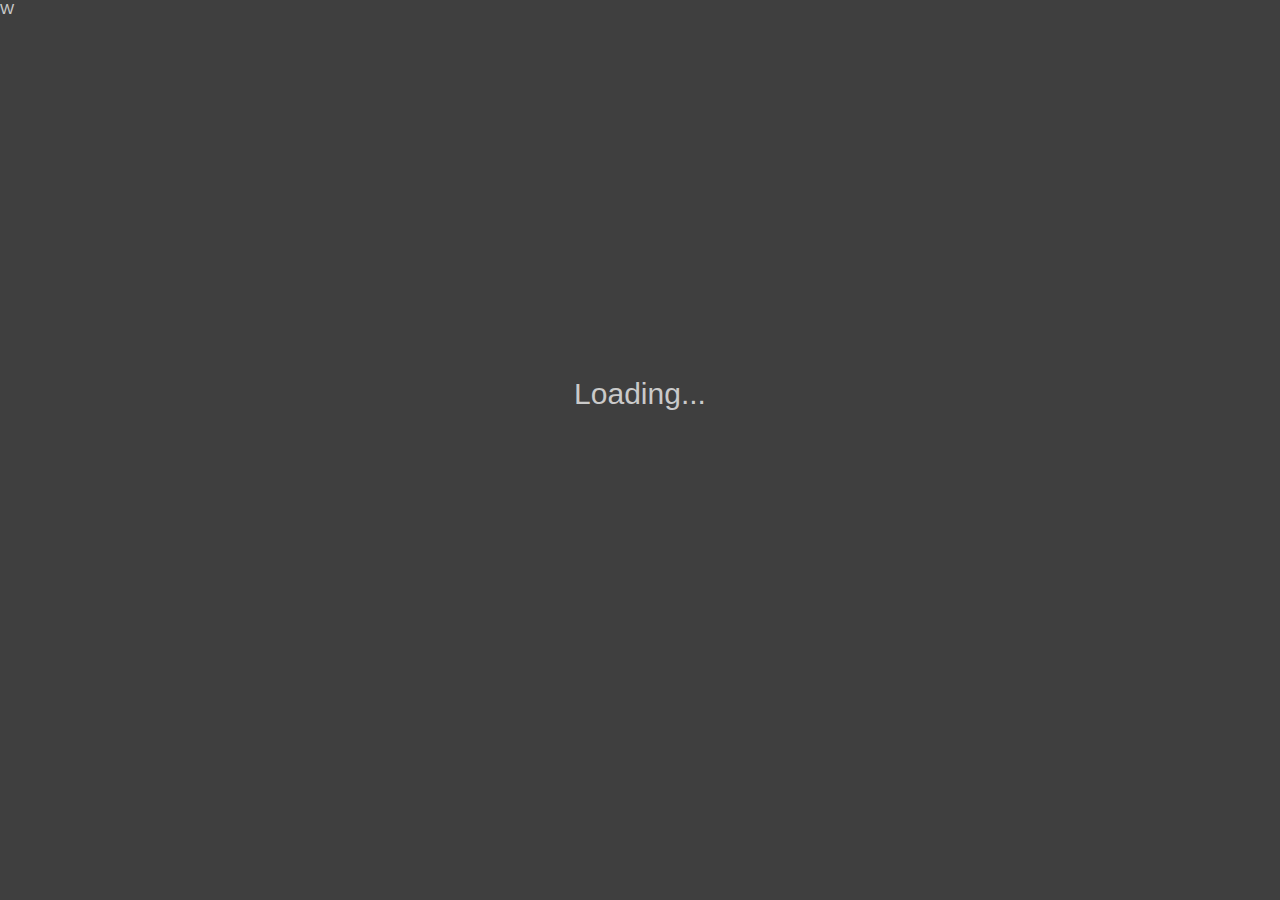
==== docs/index.html @ 6f70406a "Add files via upload" ====
<!DOCTYPE html>
<html lang="en">
<head>
    <meta charset="UTF-8">
    <title>Document</title>
    <meta http-equiv="X-UA-Compatible" content="IE=edge,chrome=1" />
    <meta name="description" content="Description">
    <meta name="viewport" content="width=device-width, initial-scale=1.0, minimum-scale=1.0">W
    <link rel="stylesheet" href="theme.css">
    <body>
        <div id="app"></div>
        <script>
            window.$docsify = {
                name: '',
                repo: '',
                //hideSidebar: true,
                loadSidebar: true,
                themeColor: '#2D9596',

                routes: {
                    "UE5/": { hideSidebar: true, },
                    "Godot/": { hideSidebar: true, },

                },

                subMaxLevel: 2,
                onlyCover: false,  //只显示封面 <link rel="stylesheet" href="prism.css">
                loadNavbar: true,
            }
        </script>
        <!-- Docsify v4 -->
        <link rel="stylesheet" href="prism.css">
        <script src="//cdn.jsdelivr.net/npm/docsify@4"></script>
        <script src="//cdn.jsdelivr.net/npm/prismjs@1.22.0/components/prism-c.min.js"></script>
        <script src="//cdn.jsdelivr.net/npm/prismjs@1.22.0/components/prism-cpp.min.js"</script></script>
    </body>
</html>
---- docs/theme.css ----
/*表格*/
th{
  background-color: #000000;
}
td{
  background-color: #272727;
}




@import url("https://fonts.googleapis.com/css?family=Roboto+Mono|Source+Sans+Pro:300,400,600");
* {
  -webkit-font-smoothing: antialiased;
  -webkit-overflow-scrolling: touch;
  -webkit-tap-highlight-color: rgba(0,0,0,0);
  -webkit-text-size-adjust: none;
  -webkit-touch-callout: none;
  box-sizing: border-box;
}
body:not(.ready) {
  overflow: hidden;
}
body:not(.ready) [data-cloak],
body:not(.ready) .app-nav,
body:not(.ready) > nav {
  display: none;
}
div#app {
  font-size: 30px;
  font-weight: lighter;
  margin: 40vh auto;
  text-align: center;
}
div#app:empty::before {
  content: 'Loading...';
}
img.emoji {
  height: 1.2em;
  vertical-align: middle;
}
span.emoji {
  font-family: "Apple Color Emoji", "Segoe UI Emoji", "Segoe UI Symbol", "Noto Color Emoji";
  font-size: 1.2em;
  vertical-align: middle;
}
.progress {
  background-color: #ea6f5a;
  background-color: var(--theme-color, #ea6f5a);
  height: 2px;
  left: 0px;
  position: fixed;
  right: 0px;
  top: 0px;
  transition: width 0.2s, opacity 0.4s;
  width: 0%;
  z-index: 999999;
}
.search a:hover {
  color: #ea6f5a;
  color: var(--theme-color, #ea6f5a);
}
.search .search-keyword {
  color: #ea6f5a;
  color: var(--theme-color, #ea6f5a);
  font-style: normal;
  font-weight: bold;
}
html,
body {
  height: 100%;
}/*默认字体*/
body {
  -moz-osx-font-smoothing: grayscale;
  -webkit-font-smoothing: antialiased;
  color: #cacaca;
  font-family: 'Source Sans Pro', 'Helvetica Neue', Arial, sans-serif;
  font-size: 15px;
  letter-spacing: 0;
  margin: 0;
  overflow-x: hidden;
}
img {
  max-width: 100%;
}
a[disabled] {
  cursor: not-allowed;
  opacity: 0.6;
}
kbd {
  border: solid 1px #ccc;
  border-radius: 3px;
  display: inline-block;
  font-size: 12px !important;
  line-height: 12px;
  margin-bottom: 3px;
  padding: 3px 5px;
  vertical-align: middle;
}
li input[type='checkbox'] {
  margin: 0 0.2em 0.25em 0;
  vertical-align: middle;
}
.app-nav {
  margin: 25px 60px 0 0;
  position: absolute;
  right: 0;
  text-align: right;
  z-index: 10;
/* navbar dropdown */
}
.app-nav.no-badge {
  margin-right: 25px;
}
.app-nav p {
  margin: 0;
}
.app-nav > a {
  margin: 0 1rem;
  padding: 5px 0;
}
.app-nav ul,
.app-nav li {
  display: inline-block;
  list-style: none;
  margin: 0;
}
.app-nav a {
  color: inherit;
  font-size: 16px;
  text-decoration: none;
  transition: color 0.3s;
}
.app-nav a:hover {
  color: #ea6f5a;
  color: var(--theme-color, #ea6f5a);
}
.app-nav a.active {
  border-bottom: 2px solid #ea6f5a;
  border-bottom: 2px solid var(--theme-color, #ea6f5a);
  color: #ea6f5a;
  color: var(--theme-color, #ea6f5a);
}
.app-nav li {
  display: inline-block;
  margin: 0 1rem;
  padding: 5px 0;
  position: relative;
  cursor: pointer;
}/* 导航栏 */
.app-nav li ul {
  background-color: #1b1b1b;
  border: 1px solid #dddddd;
  border-bottom-color: #3AA6B9;
  border-radius: 4px;
  box-sizing: border-box;
  display: none;
  max-height: calc(100vh - 61px);
  overflow-y: auto;
  padding: 10px 0;
  position: absolute;
  right: -15px;
  text-align: left;
  top: 100%;
  white-space: nowrap;
}
.app-nav li ul li {
  display: block;
  font-size: 14px;
  line-height: 1rem;
  margin: 0;
  margin: 8px 14px;
  white-space: nowrap;
}
.app-nav li ul a {
  display: block;
  font-size: inherit;
  margin: 0;
  padding: 0;
}
.app-nav li ul a.active {
  border-bottom: 0;
}
.app-nav li:hover ul {
  display: block;
}
.github-corner {
  border-bottom: 0;
  position: fixed;
  right: 0;
  text-decoration: none;
  top: 0;
  z-index: 1;
}
.github-corner:hover .octo-arm {
  animation: octocat-wave 560ms ease-in-out;
}
.github-corner svg {
  color: #3f3f3f;
  fill: #ea6f5a;
  fill: var(--theme-color, #ea6f5a);
  height: 80px;
  width: 80px;
}
main {
  display: block;
  position: relative;
  width: 100vw;
  height: 100%;
  z-index: 0;
}
main.hidden {
  display: none;
}
.anchor {
  display: inline-block;
  text-decoration: none;
  transition: all 0.3s;
}/*标题*/
.anchor span {
  color: #ffffff;
}
.anchor:hover {
  text-decoration: underline;
}
.sidebar {
  border-right: 1px solid rgba(0, 0, 0, 0.07);
  overflow-y: auto;
  padding: 40px 0 0;
  position: absolute;
  top: 0;
  bottom: 0;
  left: 0;
  transition: transform 250ms ease-out;
  width: 300px;
  z-index: 20;
}
.sidebar > h1 {
  margin: 0 auto 1rem;
  font-size: 1.5rem;
  font-weight: 300;
  text-align: center;
}
.sidebar > h1 a {
  color: inherit;
  text-decoration: none;
}
.sidebar > h1 .app-nav {
  display: block;
  position: static;
}
.sidebar .sidebar-nav {
  line-height: 2em;
  padding-bottom: 40px;
}
.sidebar li.collapse .app-sub-sidebar {
  display: none;
}
.sidebar ul {
  margin: 0 0 0 15px;
  padding: 0;
}
.sidebar li > p {
  font-weight: 700;
  margin: 0;
}
.sidebar ul,
.sidebar ul li {
  list-style: none;
}
.sidebar ul li a {
  border-bottom: none;
  display: block;
}
.sidebar ul li ul {
  padding-left: 20px;
}
.sidebar::-webkit-scrollbar {
  width: 4px;
}
.sidebar::-webkit-scrollbar-thumb {
  background: transparent;
  border-radius: 4px;
}
.sidebar:hover::-webkit-scrollbar-thumb {
  background: rgba(136,136,136,0.4);
}
.sidebar:hover::-webkit-scrollbar-track {
  background: rgba(136,136,136,0.1);
}/*侧*/
.sidebar-toggle {
  background-color: transparent;
  background-color: rgba(9, 9, 9, 0.8);
  border: 0;
  outline: none;
  padding: 10px;
  position: absolute;
  bottom: 0;
  left: 0;
  text-align: center;
  transition: opacity 0.3s;
  width: 284px;
  z-index: 30;
  cursor: pointer;
}
.sidebar-toggle:hover .sidebar-toggle-button {
  opacity: 0.4;
}
.sidebar-toggle span {
  background-color: #ea6f5a;
  background-color: var(--theme-color, #ea6f5a);
  display: block;
  margin-bottom: 4px;
  width: 16px;
  height: 2px;
}
body.sticky .sidebar,
body.sticky .sidebar-toggle {
  position: fixed;
}
.content {
  padding-top: 60px;
  position: absolute;
  top: 0;
  right: 0;
  bottom: 0;
  left: 300px;
  transition: left 250ms ease;
}
.markdown-section {
  margin: 0 auto;
  max-width: 80%;
  padding: 30px 15px 40px 15px;
  position: relative;
}
.markdown-section > * {
  box-sizing: border-box;
  font-size: inherit;
}
.markdown-section > :first-child {
  margin-top: 0 !important;
}
.markdown-section hr {
  border: none;
  border-bottom: 1px solid #eee;
  margin: 2em 0;
}
.markdown-section iframe {
  border: 1px solid #eee;
/* fix horizontal overflow on iOS Safari */
  width: 1px;
  min-width: 100%;
}
.markdown-section table {
  border-collapse: collapse;
  border-spacing: 0;
  display: block;
  margin-bottom: 1rem;
  overflow: auto;
  width: 100%;
}
.markdown-section th {
  border: 1px solid #FF9EAA;
  font-weight: bold;
  padding: 6px 13px;
}/* 边框 */
.markdown-section td {
  border: 1px solid #3AA6B9;
  padding: 6px 13px;
}
.markdown-section tr {
  border-top: 1px solid #ccc;
}
.markdown-section tr:nth-child(2n) {
  background-color: #f8f8f8;
}
.markdown-section p.tip {
  background-color: #f8f8f8;
  border-bottom-right-radius: 2px;
  border-left: 4px solid #f66;
  border-top-right-radius: 2px;
  margin: 2em 0;
  padding: 12px 24px 12px 30px;
  position: relative;
}
.markdown-section p.tip:before {
  background-color: #f66;
  border-radius: 100%;
  color: #3f3f3f;
  content: '!';
  font-family: 'Dosis', 'Source Sans Pro', 'Helvetica Neue', Arial, sans-serif;
  font-size: 14px;
  font-weight: bold;
  left: -12px;
  line-height: 20px;
  position: absolute;
  height: 20px;
  width: 20px;
  text-align: center;
  top: 14px;
}
.markdown-section p.tip code {
  background-color: #efefef;
}
.markdown-section p.tip em {
  color: #c8c8c8;
}
.markdown-section p.warn {
  background: rgba(234,111,90,0.1);
  border-radius: 2px;
  padding: 1rem;
}
.markdown-section ul.task-list > li {
  list-style-type: none;
}
body.close .sidebar {
  transform: translateX(-300px);
}
body.close .sidebar-toggle {
  width: auto;
}
body.close .content {
  left: 0;
}
@media print {
  .github-corner,
  .sidebar-toggle,
  .sidebar,
  .app-nav {
    display: none;
  }
}
@media screen and (max-width: 768px) {
  .github-corner,
  .sidebar-toggle,
  .sidebar {
    position: fixed;
  }
  .app-nav {
    margin-top: 16px;
  }
  .app-nav li ul {
    top: 30px;
  }
  main {
    height: auto;
    min-height: 100vh;
    overflow-x: hidden;
  }
  .sidebar {
    left: -300px;
    transition: transform 250ms ease-out;
  }
  .content {
    left: 0;
    max-width: 100vw;
    position: static;
    padding-top: 20px;
    transition: transform 250ms ease;
  }
  .app-nav,
  .github-corner {
    transition: transform 250ms ease-out;
  }
  .sidebar-toggle {
    background-color: transparent;
    width: auto;
    padding: 30px 30px 10px 10px;
  }
  body.close .sidebar {
    transform: translateX(300px);
  }
  body.close .sidebar-toggle {
    background-color: rgba(63,63,63,0.8);
    transition: 1s background-color;
    width: 284px;
    padding: 10px;
  }
  body.close .content {
    transform: translateX(300px);
  }
  body.close .app-nav,
  body.close .github-corner {
    display: none;
  }
  .github-corner:hover .octo-arm {
    animation: none;
  }
  .github-corner .octo-arm {
    animation: octocat-wave 560ms ease-in-out;
  }
}
@keyframes octocat-wave {
  0%, 100% {
    transform: rotate(0);
  }
  20%, 60% {
    transform: rotate(-25deg);
  }
  40%, 80% {
    transform: rotate(10deg);
  }
}
section.cover {
  position: relative;
  align-items: center;
  background-position: center center;
  background-repeat: no-repeat;
  background-size: cover;
  min-height: 100vh;
  width: 100%;
  display: none;
}
section.cover.show {
  display: flex;
}
section.cover.has-mask .mask {
  background-color: #3f3f3f;
  opacity: 0.8;
  position: absolute;
  top: 0;
  bottom: 0;
  width: 100%;
}
section.cover .cover-main {
  flex: 1;
  margin: 0 16px;
  text-align: center;
  position: relative;
}
section.cover a {
  color: inherit;
  text-decoration: none;
}
section.cover a:hover {
  text-decoration: none;
}
section.cover p {
  line-height: 1.5rem;
  margin: 1em 0;
}
section.cover h1 {
  color: inherit;
  font-size: 2.5rem;
  font-weight: 300;
  margin: 0.625rem 0 2.5rem;
  position: relative;
  text-align: center;
}
section.cover h1 a {
  display: block;
}
section.cover h1 small {
  bottom: -0.4375rem;
  font-size: 1rem;
  position: absolute;
}
section.cover blockquote {
  font-size: 1.5rem;
  text-align: center;
}
section.cover ul {
  line-height: 1.8;
  list-style-type: none;
  margin: 1em auto;
  max-width: 500px;
  padding: 0;
}
section.cover .cover-main > p:last-child a {
  border-color: #ea6f5a;
  border-color: var(--theme-color, #ea6f5a);
  border-radius: 2rem;
  border-style: solid;
  border-width: 1px;
  box-sizing: border-box;
  color: #ea6f5a;
  color: var(--theme-color, #ea6f5a);
  display: inline-block;
  font-size: 1.05rem;
  letter-spacing: 0.1rem;
  margin: 0.5rem 1rem;
  padding: 0.75em 2rem;
  text-decoration: none;
  transition: all 0.15s ease;
}
section.cover .cover-main > p:last-child a:last-child {
  background-color: #ea6f5a;
  background-color: var(--theme-color, #ea6f5a);
  color: #fff;
}
section.cover .cover-main > p:last-child a:last-child:hover {
  color: inherit;
  opacity: 0.8;
}
section.cover .cover-main > p:last-child a:hover {
  color: inherit;
}
section.cover blockquote > p > a {
  border-bottom: 2px solid #ea6f5a;
  border-bottom: 2px solid var(--theme-color, #ea6f5a);
  transition: color 0.3s;
}
section.cover blockquote > p > a:hover {
  color: #ea6f5a;
  color: var(--theme-color, #ea6f5a);
}
body {
  background-color: #3f3f3f;
}
/* 侧边栏 */
.sidebar {
  background-color: #3f3f3f;
  color: #c8c8c8;
}
.sidebar li {
  margin: 6px 15px 6px 0;
}/* 侧边栏字 */
.sidebar ul li a {
  color: #c8c8c8;
  font-size: 14px;
  overflow: hidden;
  text-decoration: none;
  text-overflow: ellipsis;
  white-space: nowrap;
}
.sidebar ul li a:hover {
  text-decoration: underline;
}
.sidebar ul li ul {
  padding: 0;
}
.sidebar ul li.active > a {
  color: #ea5a5a;
  color: var(--theme-color, #ea6f5a);
  font-weight: 600;
}
/* markdown content found on pages表格 */
.markdown-section h1,
.markdown-section h2,
.markdown-section h3,
.markdown-section h4,
.markdown-section strong {
  color: #ba4400;
  font-weight: 600;
}
.markdown-section a {
  color: #ea6f5a;
  color: var(--theme-color, #ea6f5a);
  font-weight: 600;
}
.markdown-section h1 {
  font-size: 2rem;
  margin: 0 0 1rem;
}
.markdown-section h2 {
  font-size: 1.75rem;
  margin: 45px 0 0.8rem;
}
.markdown-section h3 {
  font-size: 1.5rem;
  margin: 40px 0 0.6rem;
}
.markdown-section h4 {
  font-size: 1.25rem;
}
.markdown-section h5 {
  font-size: 1rem;
}
.markdown-section h6 {
  color: #777;
  font-size: 1rem;
}
.markdown-section figure,
.markdown-section p,
.markdown-section ul,
.markdown-section ol {
  margin: 1.2em 0;
}
.markdown-section p,
.markdown-section ul,
.markdown-section ol {
  line-height: 1.6rem;
  word-spacing: 0.05rem;
}
.markdown-section ul,
.markdown-section ol {
  padding-left: 1.5rem;
}
.markdown-section blockquote {
  border-left: 4px solid #ea6f5a;
  border-left: 4px solid var(--theme-color, #ea6f5a);
  color: #858585;
  margin: 2em 0;
  padding-left: 20px;
}
.markdown-section blockquote p {
  font-weight: 600;
  margin-left: 0;
}
.markdown-section iframe {
  margin: 1em 0;
}
.markdown-section em {
  color: #7f8c8d;
}
.markdown-section code {
  background-color: #282828;
  border-radius: 2px;
  color: #657b83;
  font-family: 'Roboto Mono', Monaco, courier, monospace;
  margin: 0 2px;
  padding: 3px 5px;
  white-space: pre-wrap;
}
.markdown-section > :not(h1):not(h2):not(h3):not(h4):not(h5):not(h6) code {
  font-size: 0.8rem;
}/* code highlight 代码*/
.markdown-section pre {
  -moz-osx-font-smoothing: initial;
  -webkit-font-smoothing: initial;
  background-color: #282828;
  font-family: 'Roboto Mono', Monaco, courier, monospace;
  line-height: 1.5rem;
  margin: 1.2em 0;
  overflow: auto;
  padding: 0 1.4rem;
  position: relative;
  word-wrap: normal;
}
/* code highlight */
.token.comment,
.token.prolog,
.token.doctype,
.token.cdata {
  color: #8e908c;
}
.token.namespace {
  opacity: 0.7;
}
.token.boolean,
.token.number {
  color: #c76b29;
}
.token.punctuation {
  color: #525252;
}
.token.property {
  color: #c08b30;
}
.token.tag {
  color: #2973b7;
}
.token.string {
  color: #ea6f5a;
  color: var(--theme-color, #ea6f5a);
}
.token.selector {
  color: #6679cc;
}
.token.attr-name {
  color: #2973b7;
}
.token.entity,
.token.url,
.language-css .token.string,
.style .token.string {
  color: #22a2c9;
}
.token.attr-value,
.token.control,
.token.directive,
.token.unit {
  color: #ea6f5a;
  color: var(--theme-color, #ea6f5a);
}
.token.keyword {
  color: #e96900;
}
.token.statement,
.token.regex,
.token.atrule {
  color: #22a2c9;
}
.token.placeholder,
.token.variable {
  color: #3d8fd1;
}
.token.deleted {
  text-decoration: line-through;
}
.token.inserted {
  border-bottom: 1px dotted #202746;
  text-decoration: none;
}
.token.italic {
  font-style: italic;
}
.token.important,
.token.bold {
  font-weight: bold;
}
.token.important {
  color: #c94922;
}
.token.entity {
  cursor: help;
}
.markdown-section pre > code {
  -moz-osx-font-smoothing: initial;
  -webkit-font-smoothing: initial;
  background-color: #282828;  /*代码背景*/
  border-radius: 2px;
  color: #657b83;      /*代码字*/
  display: block;
  font-family: 'Roboto Mono', Monaco, courier, monospace;
  font-size: 0.8rem;
  line-height: inherit;
  margin: 0 2px;
  max-width: inherit;
  overflow: inherit;
  padding: 2.2em 5px;
  white-space: inherit;
}
.markdown-section code::after,
.markdown-section code::before {
  letter-spacing: 0.05rem;
}
code .token {
  -moz-osx-font-smoothing: initial;
  -webkit-font-smoothing: initial;
  min-height: 1.5rem;
  position: relative;
  left: auto;
}
pre::after {
  color: #ccc;  /*代码字cpp*/
  display: block;
  content: attr(data-lang);
  font-size: 0.6rem;
  font-weight: 600;
  height: 15px;
  line-height: 15px;
  padding: 5px 10px 0;
  position: absolute;
  right: 0;
  text-align: right;
  top: 0;
}
.markdown-section p.tip {
  background-color: #282828;
  color: #657b83;
}
input[type='search'] {
  background: #4f4f4f;
  border-color: #4f4f4f;
  color: #c8c8c8;
}
---- docs/prism.css ----
/* PrismJS 1.29.0
https://prismjs.com/download.html#themes=prism-okaidia&languages=clike+javascript+c+csharp+cpp+gdscript */
/**
 * okaidia theme for JavaScript, CSS and HTML
 * Loosely based on Monokai textmate theme by http://www.monokai.nl/
 * @author ocodia
 */

code[class*="language-"],
pre[class*="language-"] {
	color: #f8f2f3;
	background: none;
	text-shadow: 0 1px rgba(0, 0, 0, 0.3);
	font-family: Consolas, Monaco, 'Andale Mono', 'Ubuntu Mono', monospace;
	font-size: 1em;
	text-align: left;
	white-space: pre;
	word-spacing: normal;
	word-break: normal;
	word-wrap: normal;
	line-height: 1.5;

	-moz-tab-size: 4;
	-o-tab-size: 4;
	tab-size: 4;

	-webkit-hyphens: none;
	-moz-hyphens: none;
	-ms-hyphens: none;
	hyphens: none;
}

/* Code blocks */
pre[class*="language-"] {
	padding: 1em;
	margin: .5em 0;
	overflow: auto;
	border-radius: 0.3em;
}

:not(pre) > code[class*="language-"],
pre[class*="language-"] {
	background: #272822;
}

/* Inline code */
:not(pre) > code[class*="language-"] {
	padding: .1em;
	border-radius: .3em;
	white-space: normal;
}

/*注释*/
.token.comment,
.token.prolog,
.token.doctype,
.token.cdata {
	color: #00ffa2;
}

/*符号*/
.token.punctuation {
	color: #beb1ff;
}

.token.namespace {
	opacity: .7;
}

.token.property,
.token.tag,
.token.constant,
.token.symbol,
.token.deleted {
	color: #6000df;
}

.token.boolean,
.token.number {
	color: #a3c1c8;
}

/*字符串*/
.token.selector,
.token.attr-name,
.token.string,
.token.char,
.token.builtin,
.token.inserted {
	color: #f8b278;
}

/*等号*/
.token.operator,
.token.entity,
.token.url,
.language-css .token.string,
.style .token.string,
.token.variable {
	color: #ff0000;
}

/*宏*/
.token.atrule,
.token.attr-value,
.token.function,
.token.class-name {
	color: #ff0090;
}

/*关键字*/
.token.keyword {
	color: #5194ff;
}

.token.regex,
.token.important {
	color: #8e1ffd;
}

.token.important,
.token.bold {
	font-weight: bold;
}
.token.italic {
	font-style: italic;
}

.token.entity {
	cursor: help;
}
---- docs/prism.css ----
/* PrismJS 1.29.0
https://prismjs.com/download.html#themes=prism-okaidia&languages=clike+javascript+c+csharp+cpp+gdscript */
/**
 * okaidia theme for JavaScript, CSS and HTML
 * Loosely based on Monokai textmate theme by http://www.monokai.nl/
 * @author ocodia
 */

code[class*="language-"],
pre[class*="language-"] {
	color: #f8f2f3;
	background: none;
	text-shadow: 0 1px rgba(0, 0, 0, 0.3);
	font-family: Consolas, Monaco, 'Andale Mono', 'Ubuntu Mono', monospace;
	font-size: 1em;
	text-align: left;
	white-space: pre;
	word-spacing: normal;
	word-break: normal;
	word-wrap: normal;
	line-height: 1.5;

	-moz-tab-size: 4;
	-o-tab-size: 4;
	tab-size: 4;

	-webkit-hyphens: none;
	-moz-hyphens: none;
	-ms-hyphens: none;
	hyphens: none;
}

/* Code blocks */
pre[class*="language-"] {
	padding: 1em;
	margin: .5em 0;
	overflow: auto;
	border-radius: 0.3em;
}

:not(pre) > code[class*="language-"],
pre[class*="language-"] {
	background: #272822;
}

/* Inline code */
:not(pre) > code[class*="language-"] {
	padding: .1em;
	border-radius: .3em;
	white-space: normal;
}

/*注释*/
.token.comment,
.token.prolog,
.token.doctype,
.token.cdata {
	color: #00ffa2;
}

/*符号*/
.token.punctuation {
	color: #beb1ff;
}

.token.namespace {
	opacity: .7;
}

.token.property,
.token.tag,
.token.constant,
.token.symbol,
.token.deleted {
	color: #6000df;
}

.token.boolean,
.token.number {
	color: #a3c1c8;
}

/*字符串*/
.token.selector,
.token.attr-name,
.token.string,
.token.char,
.token.builtin,
.token.inserted {
	color: #f8b278;
}

/*等号*/
.token.operator,
.token.entity,
.token.url,
.language-css .token.string,
.style .token.string,
.token.variable {
	color: #ff0000;
}

/*宏*/
.token.atrule,
.token.attr-value,
.token.function,
.token.class-name {
	color: #ff0090;
}

/*关键字*/
.token.keyword {
	color: #5194ff;
}

.token.regex,
.token.important {
	color: #8e1ffd;
}

.token.important,
.token.bold {
	font-weight: bold;
}
.token.italic {
	font-style: italic;
}

.token.entity {
	cursor: help;
}
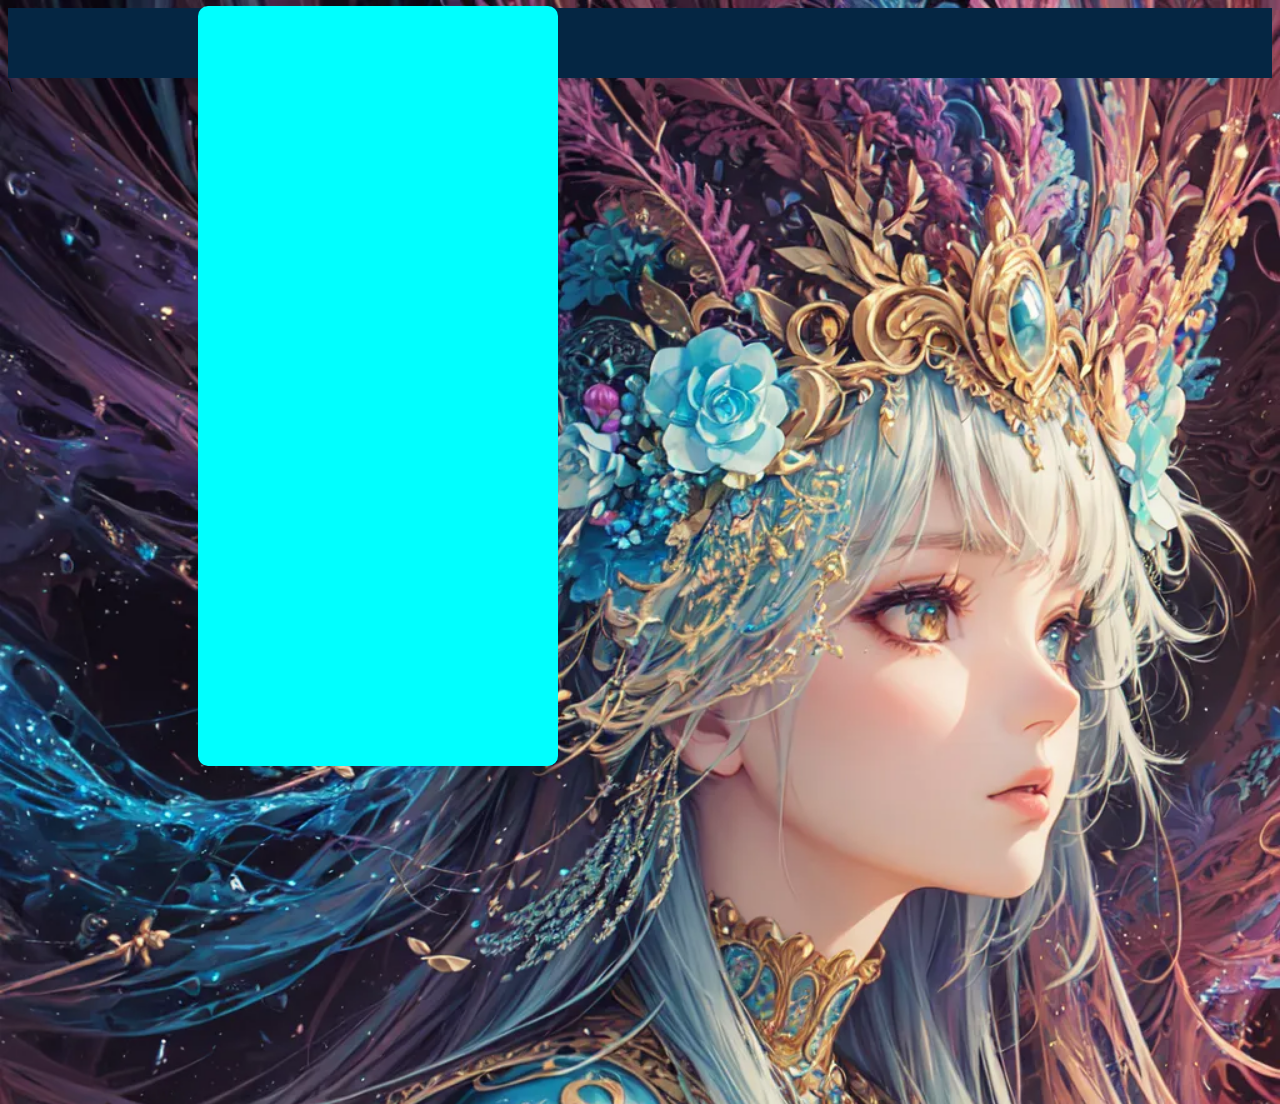
==== commit 392edc62: "Add files via upload" ====
--- a/docs/index.html
+++ b/docs/index.html
@@ -1,37 +1,23 @@
-<!DOCTYPE html>
-<html lang="en">
-<head>
-    <meta charset="UTF-8">
-    <title>Document</title>
-    <meta http-equiv="X-UA-Compatible" content="IE=edge,chrome=1" />
-    <meta name="description" content="Description">
-    <meta name="viewport" content="width=device-width, initial-scale=1.0, minimum-scale=1.0">W
-    <link rel="stylesheet" href="theme.css">
-    <body>
-        <div id="app"></div>
-        <script>
-            window.$docsify = {
-                name: '',
-                repo: '',
-                //hideSidebar: true,
-                loadSidebar: true,
-                themeColor: '#2D9596',
-
-                routes: {
-                    "UE5/": { hideSidebar: true, },
-                    "Godot/": { hideSidebar: true, },
-
-                },
-
-                subMaxLevel: 2,
-                onlyCover: false,  //只显示封面 <link rel="stylesheet" href="prism.css">
-                loadNavbar: true,
-            }
-        </script>
-        <!-- Docsify v4 -->
-        <link rel="stylesheet" href="prism.css">
-        <script src="//cdn.jsdelivr.net/npm/docsify@4"></script>
-        <script src="//cdn.jsdelivr.net/npm/prismjs@1.22.0/components/prism-c.min.js"></script>
-        <script src="//cdn.jsdelivr.net/npm/prismjs@1.22.0/components/prism-cpp.min.js"</script></script>
-    </body>
-</html>
+<!DOCTYPE html>
+<html lang="en">
+
+<head>
+  <meta charset="UTF-8">
+  <meta http-equiv="X-UA-Compatible" content="IE=edge">
+  <meta name="viewport" content="width=device-width, initial-scale=1.0">
+  <title>求职简历</title>
+  <link rel="stylesheet" href="mycss/root.css">
+</head>
+
+<body class="界面">
+<div class="导航"></div>\
+<div class="左导航位置">
+<div class="左导航"></div>
+</div>
+</body>
+
+<script src="./js/base.js"></script>
+<script type="text/javascript" src="./js/paper-full.min.js"></script>
+<script type="text/javascript" src="./js/canvas.js"></script>
+
+</html>
--- a/docs/mycss/root.css
+++ b/docs/mycss/root.css
@@ -0,0 +1,28 @@
+.界面{
+  background-image: url('../res/gg.webp');  
+  background-repeat: no-repeat; /* 防止图片重复 */  
+  background-size: cover; /* 图片覆盖整个元素 */
+}
+.导航{
+  width: 100%;
+  height: 70px;
+  background-color: rgb(5, 38, 67);
+}
+
+.左导航位置{
+  position: relative;
+  top: -90px;
+  min-height: 1000px;
+  width: 70%;
+  margin: 0 auto;
+  display: flex;
+  
+}
+.左导航{
+  padding: 30px;
+  width: 300px;
+  height: 700px;
+  border-radius: 10px;
+  background-color: aqua;
+  background-size: 10px;
+}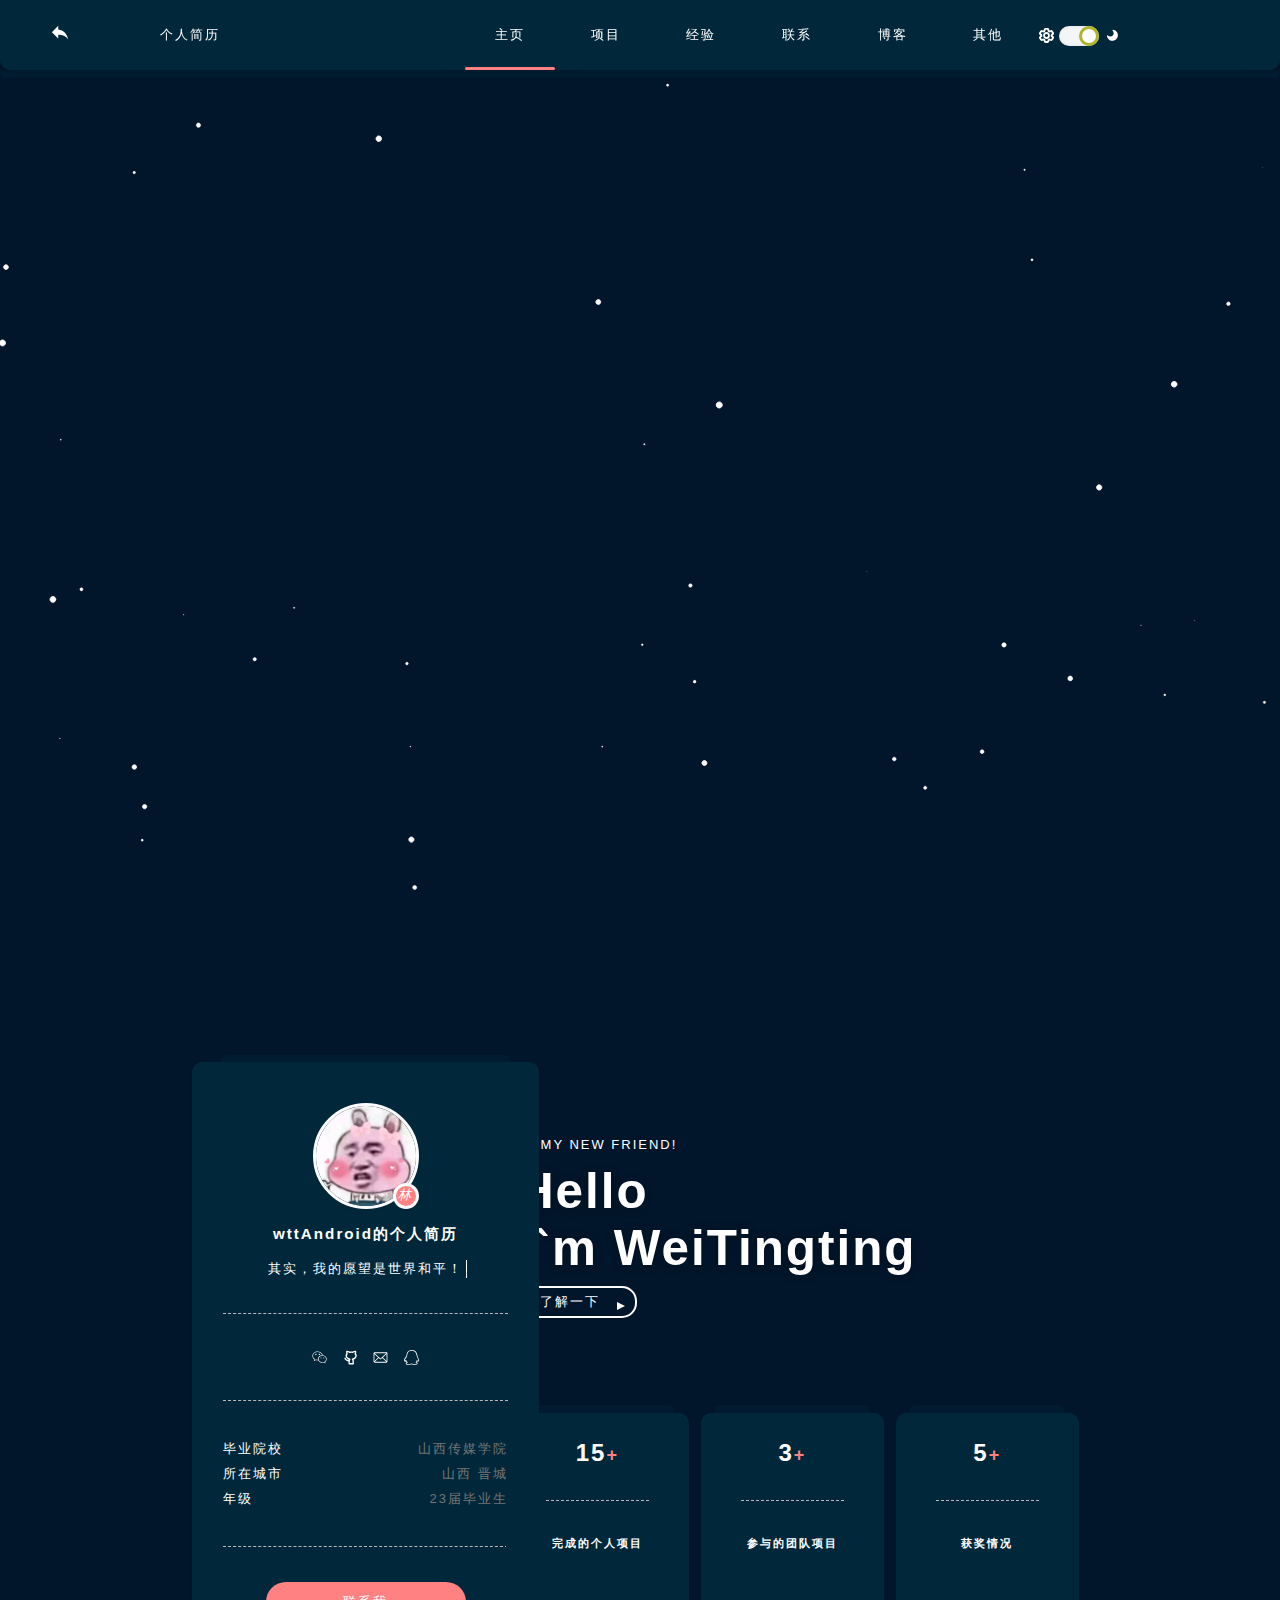
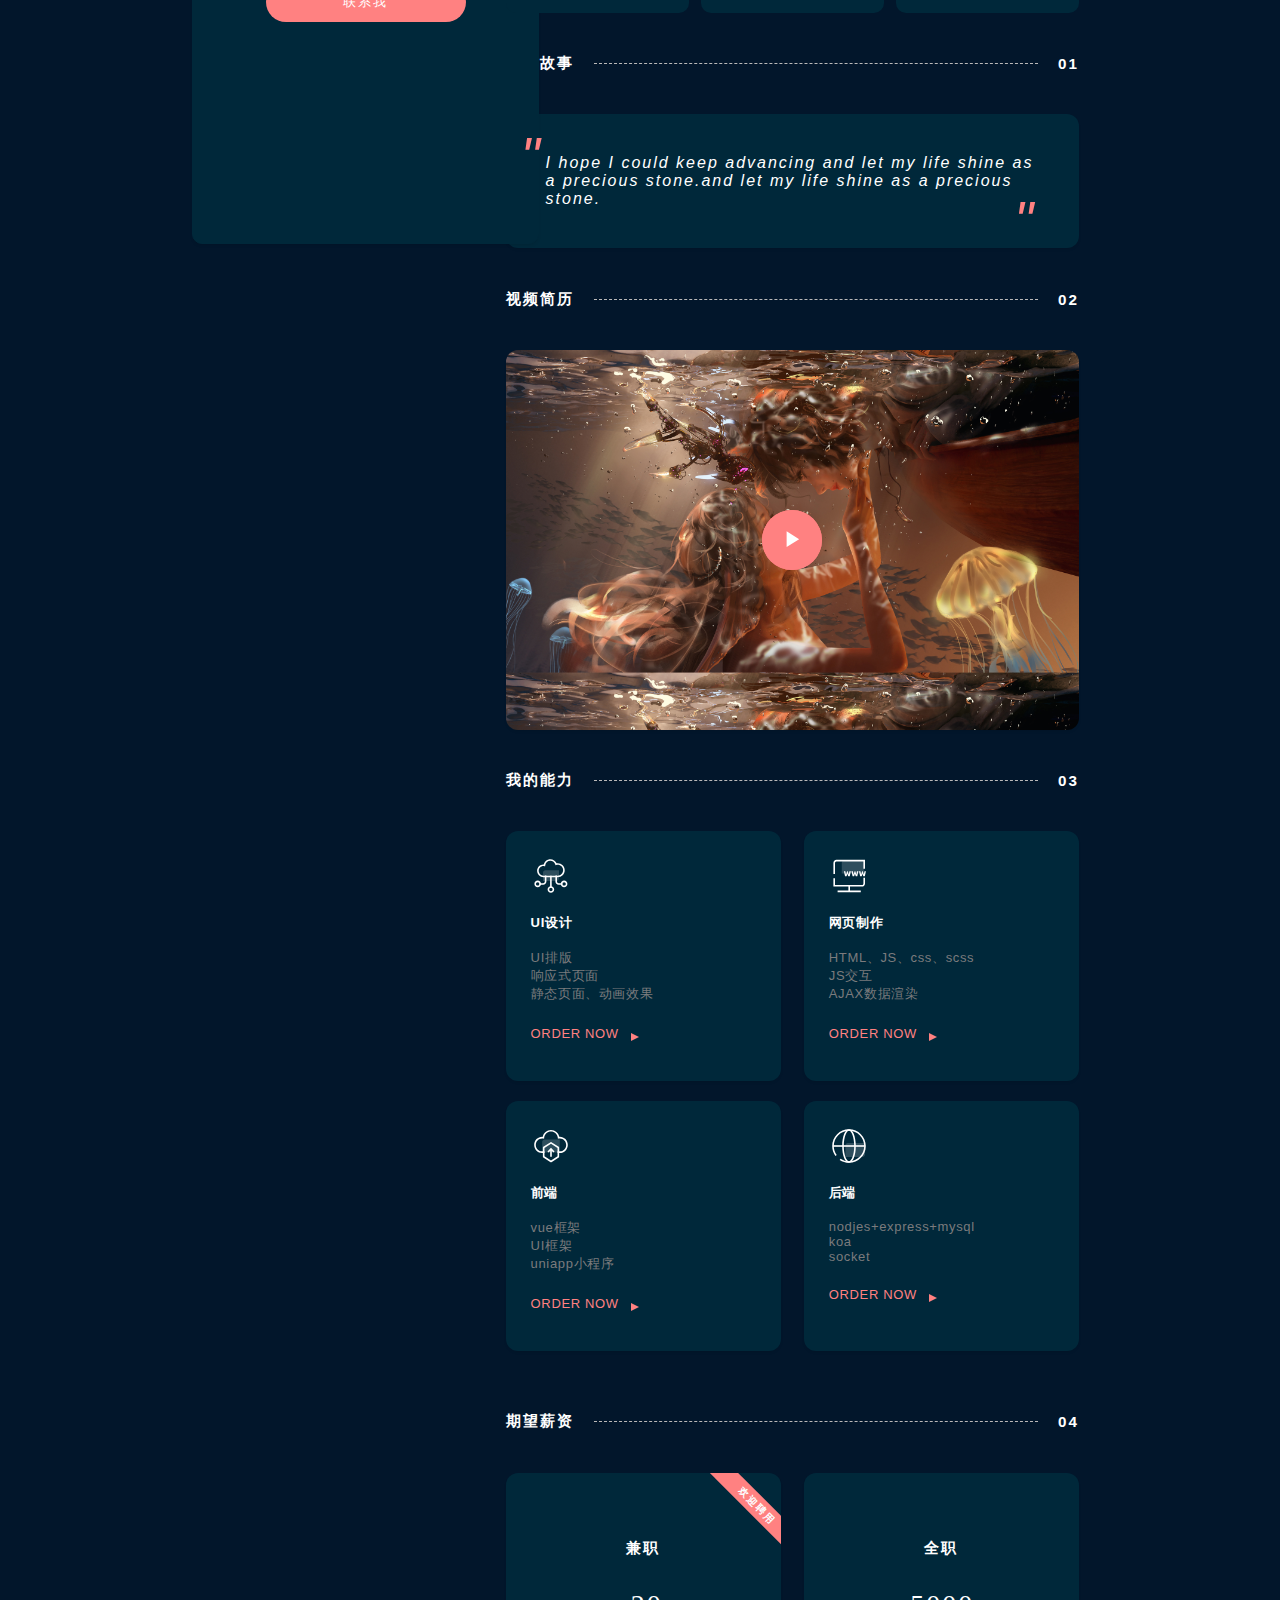
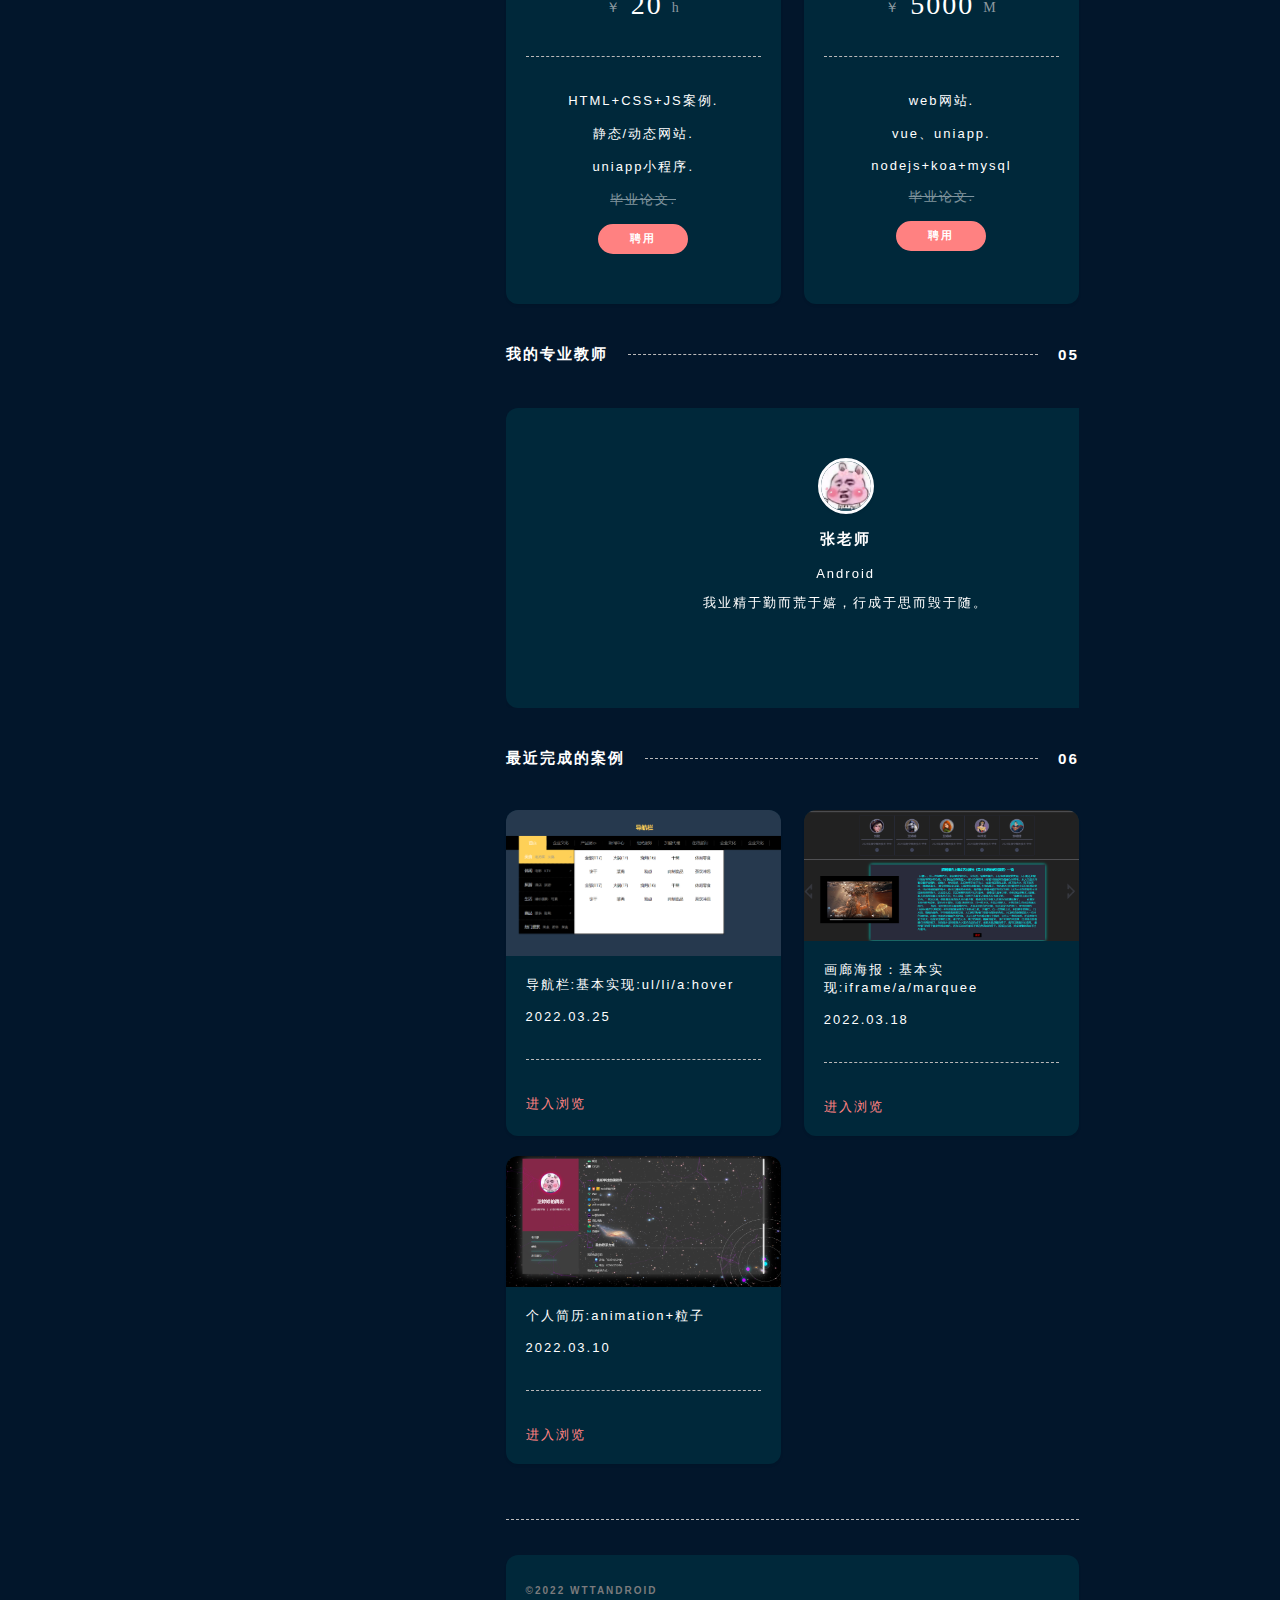
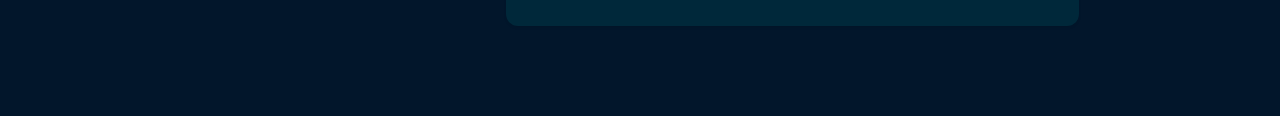
==== commit de5f8a59: "Add files via upload" ====
--- a/docs/index.html
+++ b/docs/index.html
@@ -1,23 +1,527 @@
-<!DOCTYPE html>
-<html lang="en">
-
-<head>
-  <meta charset="UTF-8">
-  <meta http-equiv="X-UA-Compatible" content="IE=edge">
-  <meta name="viewport" content="width=device-width, initial-scale=1.0">
-  <title>求职简历</title>
-  <link rel="stylesheet" href="mycss/root.css">
-</head>
-
-<body class="界面">
-<div class="导航"></div>\
-<div class="左导航位置">
-<div class="左导航"></div>
-</div>
-</body>
-
-<script src="./js/base.js"></script>
-<script type="text/javascript" src="./js/paper-full.min.js"></script>
-<script type="text/javascript" src="./js/canvas.js"></script>
-
-</html>
+<!DOCTYPE html>
+<html lang="en">
+
+<head>
+  <meta charset="UTF-8">
+  <meta http-equiv="X-UA-Compatible" content="IE=edge">
+  <meta name="viewport" content="width=device-width, initial-scale=1.0">
+  <title>求职简历</title>
+  <link rel="stylesheet" href="./css/base.css">
+  <script src="./js/jq.js"></script>
+  <link rel="stylesheet" href="./css/index1.css">
+
+</head>
+
+<body>
+
+  <div class="music-wrap" id="musicwrap">
+    <audio id="play1" controls>
+      <source src="./img/music.mp3">
+    </audio>
+  </div>
+
+
+  <canvas class="canvas-wrap" id="triangle-lost-in-space" resize="true"></canvas>
+
+  <!-- loadding -->
+  <div class="lodding-wrap">
+    <div class="loadding-div"></div>
+  </div>
+  <!-- 遮罩层 -->
+  <div class="zhezhao" id="zhezhao">
+    <span class="close"><svg t="1649229755294" class="icon" viewBox="0 0 1024 1024" version="1.1"
+        xmlns="http://www.w3.org/2000/svg" p-id="4692" width="32" height="32">
+        <path
+          d="M512 0C229.187368 0 0 229.187368 0 512 0 794.812632 229.187368 1024 512 1024 794.812632 1024 1024 794.812632 1024 512 1024 229.187368 794.812632 0 512 0ZM512 970.105263C259.368421 970.105263 53.894737 764.631579 53.894737 512 53.894737 259.368421 259.368421 53.894737 512 53.894737 764.631579 53.894737 970.105263 259.368421 970.105263 512 970.105263 764.631579 764.631579 970.105263 512 970.105263ZM550.130526 512 719.629474 342.366316C730.273684 331.856842 730.273684 314.88 719.629474 304.370526 709.12 293.726316 692.143158 293.726316 681.633684 304.370526L512 473.869474 342.366316 304.370526C331.856842 293.726316 314.88 293.726316 304.370526 304.370526 293.726316 314.88 293.726316 331.856842 304.370526 342.366316L473.869474 512 304.370526 681.633684C293.726316 692.143158 293.726316 709.12 304.370526 719.629474 309.625263 724.884211 316.496842 727.578947 323.368421 727.578947 330.24 727.578947 337.111579 724.884211 342.366316 719.629474L512 550.130526 681.633684 719.629474C686.888421 724.884211 693.76 727.578947 700.631579 727.578947 707.503158 727.578947 714.374737 724.884211 719.629474 719.629474 730.273684 709.12 730.273684 692.143158 719.629474 681.633684L550.130526 512Z"
+          p-id="4693"></path>
+      </svg></span>
+    <div id="videoResume">
+      <video id="videoResumeC" controls="" name="media">
+        <source src="http://123.56.144.92/hualang/WhyDon'tWe.mp4" type="video/mp4">
+      </video>
+    </div>
+  </div>
+
+  <!-- 主要页面 -->
+  <div class="box">
+
+    <!-- 顶部栏 -->
+    <div class="header borderafter">
+      <!-- 返回按钮 -->
+      <a style="position: absolute;left:50px;" href="javascript:history.back()">
+        <svg t="1649246285004" class="icon" viewBox="0 0 1024 1024" version="1.1" xmlns="http://www.w3.org/2000/svg"
+          p-id="3737" width="20" height="20">
+          <path
+            d="M98 468.9l322.8-322.8v184.4C743.6 376.7 881.9 607.3 928 837.8 812.7 676.4 651.3 602.6 420.8 602.6v189.1L98 468.9z"
+            p-id="3738" fill="#254665"></path>
+        </svg>
+      </a>
+
+
+      <div class="col">
+        <span>个人简历</span>
+        <!-- 右边操作栏 -->
+
+        <div class="header-right">
+          <!-- 按钮 -->
+          <div class="min_menu-wrap" id="minmenu">
+            <span class="min_menu"></span>
+          </div>
+          <!-- 列表 -->
+          <div class="menu_list">
+            <!-- 栏目 -->
+            <ul class="header-nav">
+              <li class="active"><a href="./index2.html">主页</a></li>
+              <li><a href="./home.html">项目</a></li>
+              <li><a href="./resume.html">经验</a></li>
+              <li><a href="./contact.html">联系</a></li>
+              <li><a href="./blog.html">博客</a></li>
+              <li><a href="./live.html">其他</a></li>
+            </ul>
+            <!-- 开关灯 -->
+            <span class="kaig-bottm">
+              <svg t="1649159647627" class="icon" viewBox="0 0 1024 1024" version="1.1"
+                xmlns="http://www.w3.org/2000/svg" p-id="2250" width="15" height="15">
+                <path
+                  d="M1008.535135 710.670332l-70.446388 116.386904a112.099975 112.099975 0 0 1-140.572857 43.829042l-69.422645-17.083729c-5.502624 3.1992-11.133217 6.3984-16.763809 9.341665l-18.299425 62.896276C687.335435 981.514621 639.4754 1023.744064 582.657604 1023.744064H441.764828c-56.817796 0-104.677831-42.293427-110.308423-97.703574l-18.299425-62.896276a422.166458 422.166458 0 0 1-16.827793-9.341665l-69.614597 17.083729a112.163959 112.163959 0 0 1-140.508873-43.893026L15.631361 710.542364a107.493127 107.493127 0 0 1 32.43989-144.731817L96.251206 518.910272a410.649338 410.649338 0 0 1 0-14.204448l-48.179955-46.836291a107.365159 107.365159 0 0 1-32.375906-144.731817l70.190452-116.450888a112.099975 112.099975 0 0 1 140.572857-43.893026l69.550612 17.083729c5.566608-3.1992 11.133217-6.3984 16.827794-9.341665l18.299425-62.896276C336.831061 42.229443 384.691096 0 441.508892 0H582.529636c56.817796 0 104.677831 42.293427 110.372407 97.63959l18.235441 62.704324c5.75856 3.007248 11.325169 6.142464 16.827793 9.341665l69.678581-17.083729a112.163959 112.163959 0 0 1 140.508873 43.893026l70.446388 116.514872a107.493127 107.493127 0 0 1-32.375906 144.731817l-48.179955 46.772307a414.616346 414.616346 0 0 1 0 14.204448l48.243939 46.836291c47.092227 31.928018 62.192452 94.952262 32.247938 145.115721z m-213.066733-142.23644l3.391152-31.032242a246.210447 246.210447 0 0 0 0-51.699076l-3.263184-30.904274 93.992502-91.305173-53.554612-88.553862-131.615096 32.311922-23.546113-16.059985a294.134466 294.134466 0 0 0-48.627844-26.809297l-27.513121-11.901025L568.453156 127.968008H455.649356L419.370426 252.736816l-27.705074 11.965009c-16.635841 7.166208-32.951762 16.187953-48.499875 26.745313l-23.610097 15.996001-131.487128-32.247938-53.36266 88.489878 94.056486 91.433141-3.263184 30.968258a247.874031 247.874031 0 0 0 0 51.699076l3.1992 30.904274-93.928518 91.369157 53.554612 88.489878 131.551112-32.311922 23.610097 16.059985c15.292177 10.429393 31.544114 19.451137 48.563859 26.809297l27.577106 11.965009L455.905292 895.776056h112.611848l36.342914-124.768808 27.64109-11.965009c16.699825-7.166208 32.951762-16.187953 48.563859-26.745313l23.546113-15.996001 131.423144 32.247938 53.68258-88.745814-94.184454-91.369157zM512.147232 615.846038c57.329668 0 103.846038-46.516371 103.974006-103.974006 0-57.329668-46.644339-103.974006-103.974006-103.974007S408.173225 454.542364 408.173225 511.872032 454.817564 615.846038 512.147232 615.846038z m0 127.968008c-127.968008 0-231.942014-103.910022-231.942015-231.942014 0-127.968008 103.910022-231.942014 231.942015-231.942015 127.968008 0 231.942014 103.910022 231.942014 232.133967A232.133967 232.133967 0 0 1 512.147232 743.814046z"
+                  p-id="2251"></path>
+              </svg>
+              <!-- 开关按钮 -->
+              <span class="my-radio active" id="myRadio">
+                <i></i>
+              </span>
+              <svg t="1649159678284" class="icon" viewBox="0 0 1024 1024" version="1.1"
+                xmlns="http://www.w3.org/2000/svg" p-id="3376" width="15" height="15">
+                <path
+                  d="M505.4 878.6c-196.7 0-358-150.9-374.9-343.1 1-18.6 16.1-33.4 34.9-33.4 10.8 0 20.5 4.8 26.9 12.4 0.2 0.3 0.5 0.1 0.5-0.7 41.6 44.2 100.5 71.9 166.1 71.9 127.1 0 230.1-103 230.1-230.1 0-66.1-28-125.1-72.6-166.8 0.1-0.1 0.5-0.1 0.3-0.3-7-6.5-11.4-15.7-11.4-26.1 0-19 14.9-34.1 33.7-35.3 192.1 17.1 342.9 178.3 342.9 375 0 208-168.5 376.5-376.5 376.5z"
+                  p-id="3377"></path>
+              </svg>
+            </span>
+          </div>
+        </div>
+      </div>
+    </div>
+
+    <!-- 顶部导航 -->
+    <div class="navigation">
+      <div class="nav-titleBox co zz">
+        <!-- 占位符 -->
+        <div class="co-left"></div>
+
+        <!-- 标题 -->
+        <div class="co-right ">
+          <span class="titleBox-tag">HI MY NEW FRIEND!</span>
+          <h1>
+            Hello<br>
+            I`m WeiTingting
+          </h1>
+          <a class="buttom navbtn" href="#next-one">了解一下
+          </a>
+        </div>
+      </div>
+    </div>
+
+
+
+
+    <!-- 主要内容 -->
+    <div class="container content zz">
+
+      <!-- 占位符 -->
+      <div class="co-left">
+        <!-- 简历吸盘 -->
+        <div class="me-card carbox borderbefore" id="mycard">
+          <div class="mecar-title">
+            <div class="me-image">
+              <span class="status">
+                <i>林里谜案</i>
+              </span>
+              <img src="./img/toux.jpg" alt="">
+            </div>
+            <h3>wttAndroid的个人简历</h3>
+            <p class="me-hover">
+              <span>其实，我的愿望是世界和平！</span>
+            </p>
+          </div>
+          <div class="borderbotm"></div>
+          <div class="lianxi-list">
+            <a title="wx:w1457321681">
+              <svg t="1649145899448" class="icon" viewBox="0 0 1024 1024" version="1.1"
+                xmlns="http://www.w3.org/2000/svg" p-id="14861" width="15" height="15">
+                <path
+                  d="M506.942 345.921c25.259 0 42.134-16.916 42.134-42.107 0-25.477-16.848-41.956-42.134-41.956-25.299 0-50.668 16.48-50.668 41.956 0.028 25.204 25.409 42.107 50.668 42.107l0 0zM506.942 345.921zM271.257 261.857c-25.259 0-50.79 16.48-50.79 41.956 0 25.19 25.532 42.107 50.79 42.107 25.163 0 42.012-16.916 42.012-42.107-0.014-25.477-16.834-41.956-42.012-41.956l0 0zM271.257 261.857zM1010.654 615.492c0-133.202-123.563-246.702-275.237-258.512 0.205-1.652 0.301-3.373-0.068-5.092-30.406-141.79-182.886-248.695-354.7-248.695-194.15 0-352.119 135.387-352.119 301.793 0 89.279 45.574 169.725 131.946 233.158l-30.106 90.508c-1.939 5.885-0.177 12.37 4.506 16.452 2.853 2.458 6.445 3.741 10.076 3.741 2.335 0 4.697-0.546 6.867-1.625l113.036-56.565 13.926 2.827c34.802 7.154 64.853 13.353 101.868 13.353 10.895 0 40.878-3.987 43.404-7.182 40.755 101.99 153.094 175.61 285.273 175.61 33.86 0 68.13-8.164 98.891-15.866l87.136 47.636c2.307 1.257 4.847 1.911 7.359 1.911 3.441 0 6.881-1.161 9.639-3.413 4.847-3.932 6.841-10.404 5.038-16.33l-22.255-74.001c74.602-58.955 115.521-129.488 115.521-199.708l0 0zM409.798 665.75c-9.626 0.833-19.388 1.243-29.082 1.243-32.686 0-60.334-5.652-92.31-12.26l-18.582-3.755c-3.195-0.683-6.567-0.245-9.503 1.269l-81.687 40.892 21.231-63.775c2.076-6.24-0.205-13.053-5.57-16.821-82.07-57.207-123.659-126.894-123.659-207.093 0-144.179 139.087-261.516 310.067-261.516 151.142 0 284.959 91.955 312.579 214.261-158.475 2.076-286.706 113.487-286.706 250.32 0 19.893 3.018 39.171 8.11 57.767-1.542-0.382-3.168-0.683-4.887-0.532l0 0zM860.371 788.699c-4.875 3.673-6.935 10.007-5.188 15.852l13.804 45.903-56.647-30.993c-2.157-1.188-4.588-1.803-7.004-1.803-1.188 0-2.389 0.15-3.564 0.464-30.379 7.674-61.822 15.593-92.433 15.593-142.186 0-257.857-97.717-257.857-217.811 0-120.095 115.658-217.771 257.857-217.771 139.469 0 257.325 99.724 257.325 217.771 0 59.87-37.738 121.255-106.291 172.797l0 0zM868.181 797.178zM616.454 506.006c-16.848 0-33.696 16.971-33.696 33.792 0 16.944 16.848 33.669 33.696 33.669 25.313 0 42.038-16.725 42.038-33.669 0-16.848-16.725-33.792-42.038-33.792l0 0zM616.454 506.006zM801.58 506.006c-16.603 0-33.451 16.971-33.451 33.792 0 16.944 16.848 33.669 33.451 33.669 25.231 0 42.257-16.725 42.257-33.669 0-16.848-16.998-33.792-42.257-33.792l0 0zM801.58 506.006z"
+                  p-id="14862"></path>
+              </svg>
+            </a>
+            <a title="github:wttAndroid" href="https://gitee.com/wttAndroid">
+              <svg t="1649145950732" class="icon" viewBox="0 0 1024 1024" version="1.1"
+                xmlns="http://www.w3.org/2000/svg" p-id="16367" width="15" height="15">
+                <path
+                  d="M695.765333 981.333333h-276.053333c-26.794667 0-47.317333-21.077333-47.317333-48.64V739.84c0-29.184 6.314667-56.746667 17.365333-81.066667-129.365333-48.64-214.528-150.784-214.528-264.277333 0-53.504 17.365333-103.765333 50.474667-147.498667-12.629333-42.154667-15.786667-95.658667-12.629334-157.269333C216.234667 62.122667 236.8 42.666667 261.973333 42.666667c14.208 0 134.101333 1.621333 203.52 64.853333a504.448 504.448 0 0 1 184.533334 0C717.866667 44.288 837.717333 42.666667 853.504 42.666667c25.216 0 45.738667 19.456 47.317333 45.397333 4.693333 61.610667 0 115.114667-12.629333 157.269333C921.301333 290.688 938.666667 340.906667 938.666667 392.832c0 113.493333-85.162667 215.637333-214.528 264.277333a207.786667 207.786667 0 0 1 17.365333 81.066667v192.896c1.578667 27.562667-20.48 50.261333-45.738667 50.261333z m-228.693333-97.28h181.333333V739.84c0-27.562667-12.586667-53.504-33.109333-71.338667-14.165333-11.349333-20.48-30.805333-15.786667-50.261333 4.778667-17.834667 18.944-32.426667 36.309334-35.669333 123.050667-24.32 208.213333-102.144 208.213333-189.696 0-47.018667-25.258667-82.688-45.738667-105.386667-14.208-14.549333-17.365333-35.626667-7.893333-55.082667 6.314667-12.970667 15.786667-40.533333 15.786667-89.173333-39.466667 6.485333-85.205333 19.456-102.528 45.397333-11.093333 16.213333-31.573333 24.32-50.474667 19.456a393.045333 393.045333 0 0 0-194.005333 0c-18.944 4.864-37.888-3.242667-50.474667-19.456-17.365333-25.941333-63.146667-38.912-102.528-45.397333 1.578667 48.64 9.429333 76.202667 15.786667 89.173333 7.850667 17.834667 4.693333 40.533333-7.936 55.082667-20.48 22.698667-45.738667 58.368-45.738667 105.386667 0 87.552 85.205333 163.754667 208.213333 189.696 17.365333 3.242667 31.573333 17.834667 36.266667 35.669333 4.736 17.834667-1.578667 37.290667-15.786667 50.261333a95.104 95.104 0 0 0-33.109333 71.296v144.298667h3.157333z"
+                  fill="#172B4D" p-id="16368"></path>
+                <path
+                  d="M403.968 788.394667c-212.949333 0-309.162667-194.56-313.898667-202.666667-11.050667-24.32-1.578667-53.461333 20.48-64.810667 23.68-11.349333 52.053333-1.621333 63.146667 21.077334 3.114667 6.485333 80.426667 157.269333 241.28 149.162666 26.837333-1.621333 48.896 19.456 48.896 46.976 1.578667 27.562667-18.901333 50.261333-45.738667 50.261334h-14.165333z"
+                  fill="#172B4D" p-id="16369"></path>
+              </svg>
+            </a>
+            <a title="email:1457321681@qq.com" href="Mailto:1457321681@qq.com?Subject=邮箱标题&amp;Body=邮箱内容！">
+              <svg t="1649145973361" class="icon" viewBox="0 0 1024 1024" version="1.1"
+                xmlns="http://www.w3.org/2000/svg" p-id="17271" width="15" height="15">
+                <path
+                  d="M983.899806 785.385782V224.886223h0.180631l-0.180631-4.696419c-0.180632-5.238314-0.722526-10.476627-1.806315-15.714941-2.890104-25.469042-21.675781-44.977245-45.519139-47.686717H122.287529c-11.741048 0-23.482096 1.625684-34.861881 5.238314-30.346093 10.295996-50.757453 40.100194-50.576821 74.058917v534.849885c-0.361263 21.314518 5.780208 42.087141 17.701887 59.789028l0.361263 0.722526 5.418946 3.973893c18.243782 21.856412 44.977245 34.319986 73.517022 34.500618H904.421944c37.751984 0 70.265655-27.094726 79.477862-66.291763l0.180631-0.541894c0.361263-5.96084 0.361263-11.741048-0.180631-17.701888zM390.16405 547.494091l55.453872 49.854295 43.893456 40.100194c5.418945 5.96084 13.005468 9.57347 21.133886 9.57347 7.947786 0 15.534309-3.431999 21.133886-9.57347l101.153642-91.941436 272.753572 263.721997H126.622685L390.16405 547.494091z m120.119951 30.346092L111.449638 216.03528H115.604163c214.409596-0.903158 703.559711-2.890104 793.875463-0.361263l-399.195625 362.166166z m165.458458-69.72376l251.619686-227.956959v474.518963L675.742459 508.116423z m-328.568707 0.180631L93.205856 760.278003V278.895043l253.967896 229.402011z"
+                  p-id="17272"></path>
+              </svg>
+            </a>
+            <a title="QQ:1457321681">
+              <svg t="1649146096754" class="icon" viewBox="0 0 1024 1024" version="1.1"
+                xmlns="http://www.w3.org/2000/svg" p-id="18277" width="15" height="15">
+                <path
+                  d="M537.576602 0c345.434577 0 362.285044 329.787714 362.285044 329.787714 52.356809 69.207276 24.072096 131.794725 24.072096 131.794725 168.504671 264.793055 59.578437 341.22196 29.488318 346.638181-29.488318 5.416222-58.374833-32.49733-58.374833-32.49733s-9.628838 37.913551-33.700934 58.374833c87.86315 40.922563 72.216288 92.075767 72.216288 92.075767s-18.655874 154.061414-383.94993 56.569425l-31.293725-5.416222c-350.248996 126.378504-393.578768-43.931575-393.578768-43.931575s-14.443258-71.012683 53.560413-97.491989c-39.718958-24.072096-53.560413-75.2253-53.560413-75.2253s-35.506341 57.77303-81.845126 36.709946C-3.443754 775.723291-31.728467 587.359141 143.997834 451.351799c0 0-25.275701-80.641521 32.49733-128.785713C176.495163 322.566085 192.142025 0 537.576602 0L537.576602 0 537.576602 0zM230.055576 341.22196C153.626672 406.216619 204.779876 471.211278 204.779876 471.211278 36.275204 574.72129 66.365324 742.022357 66.365324 742.022357s27.081108-13.239653 45.736982-52.356809c19.257677-39.117156 48.745994 6.619826 48.745994 6.619826s18.655874 89.066755 74.623497 123.971294c56.569425 34.904539-2.40721 57.171228-2.40721 57.171228s-61.985647 0.601802-56.569425 43.329773c5.416222 42.126168 205.81642 95.084779 325.575097 1.203605l63.791054 8.425234c209.427235 72.81809 312.937247 4.814419 319.557073-8.425234 6.619826-13.239653-31.895527-38.515353-67.401869-53.560413-35.506341-15.04506-44.533377-30.691922-13.239653-51.153204 31.293725-21.063084 43.931575-62.587449 61.985647-105.31542 18.054072-42.72797 45.736982-21.664886 49.347797-9.628838 3.610814 12.036048 29.488318 52.356809 29.488318 52.356809s68.003671-72.216288-73.419893-285.856139c0 0 30.691922-63.791054-21.063084-116.147863 0 0-12.63785-300.299397-320.158876-300.299397C224.639355 52.356809 230.055576 341.22196 230.055576 341.22196L230.055576 341.22196 230.055576 341.22196z"
+                  p-id="18278"></path>
+              </svg>
+            </a>
+          </div>
+          <div class="borderbotm"></div>
+          <div class="mecar-bottm">
+            <div>
+              <span class="mecarbottm-key">毕业院校</span>
+              <span class="mecarbottm-value">山西传媒学院</span>
+            </div>
+            <div>
+              <span class="mecarbottm-key">所在城市</span>
+              <span class="mecarbottm-value">山西 晋城</span>
+            </div>
+            <div>
+              <span class="mecarbottm-key">年级</span>
+              <span class="mecarbottm-value">23届毕业生</span>
+            </div>
+
+          </div>
+          <div class="borderbotm"></div>
+          <div class="buttom-box ">
+            <a class="button" href="Mailto:1457321681@qq.com?Subject=邮箱标题&amp;Body=邮箱内容！">联系我</a>
+          </div>
+        </div>
+      </div>
+      <!-- 右边 -->
+      <div class="co-right" id="next-one">
+        <!-- 完成项目 -->
+        <div class="content-li li1">
+          <div class="li1-box borderbefore">
+            <span>15</span><span class="tag">+</span>
+            <div class="borderbotm"></div>
+            <p>完成的个人项目</p>
+          </div>
+          <div class="li1-box borderbefore">
+            <span>3</span><span class="tag">+</span>
+            <div class="borderbotm"></div>
+            <p>参与的团队项目</p>
+          </div>
+          <div class="li1-box borderbefore">
+            <span>5</span><span class="tag">+</span>
+            <div class="borderbotm"></div>
+            <p>获奖情况</p>
+          </div>
+        </div>
+        <!-- 我的故事 -->
+        <div class="content-li li2">
+          <h3>
+            <span>我的故事</span>
+            <div class="borderbotm"></div>
+            <span>01</span>
+          </h3>
+          <div class="carbox li2-box">
+            <blockquote>
+              I hope I could keep advancing and let my life shine as a precious stone.and let my life shine as a
+              precious stone.
+            </blockquote>
+          </div>
+        </div>
+        <!-- 视频简历 -->
+        <div class="content-li li3">
+          <h3>
+            <span>视频简历</span>
+            <div class="borderbotm"></div>
+            <span>02</span>
+          </h3>
+          <div class="carbox li3-box">
+            <div class="play-buttom" id="playbuttom">
+
+              <span><svg t="1649146869552" class="icon" viewBox="0 0 1024 1024" version="1.1"
+                  xmlns="http://www.w3.org/2000/svg" p-id="20204" width="50" height="50">
+                  <path d="M657.92 535.04l-256-160v320z" p-id="20205" data-spm-anchor-id="a313x.7781069.0.i27"
+                    class="selected" fill="#ffffff"></path>
+                </svg></span>
+            </div>
+          </div>
+        </div>
+        <!-- 我的能力 -->
+        <div class="content-li li4">
+          <h3>
+            <span>我的能力</span>
+            <div class="borderbotm"></div>
+            <span>03</span>
+          </h3>
+          <div class="li4-box">
+            <div class="carbox">
+              <svg t="1649230330671" class="icon" viewBox="0 0 1024 1024" version="1.1"
+                xmlns="http://www.w3.org/2000/svg" p-id="1638" width="40" height="40">
+                <path
+                  d="M488.96 506.88h40.96v307.2h-40.96zM803.84 737.28h-97.28c-45.056 0-81.92-36.864-81.92-81.92V502.272h40.96V655.36c0 22.528 18.432 40.96 40.96 40.96h97.28v40.96zM312.32 737.28H215.04v-40.96h97.28c22.528 0 40.96-18.432 40.96-40.96V502.272h40.96V655.36c0 45.056-36.864 81.92-81.92 81.92z"
+                  fill="#254665" p-id="1639"></path>
+                <path
+                  d="M509.44 942.08c-46.592 0-84.48-37.888-84.48-84.48S462.848 773.12 509.44 773.12s84.48 37.888 84.48 84.48-37.888 84.48-84.48 84.48z m0-128c-24.064 0-43.52 19.456-43.52 43.52s19.456 43.52 43.52 43.52 43.52-19.456 43.52-43.52-19.456-43.52-43.52-43.52zM171.52 798.72c-46.592 0-84.48-37.888-84.48-84.48S124.928 629.76 171.52 629.76 256 667.648 256 714.24 218.112 798.72 171.52 798.72z m0-128c-24.064 0-43.52 19.456-43.52 43.52s19.456 43.52 43.52 43.52 43.52-19.456 43.52-43.52-19.456-43.52-43.52-43.52zM847.36 798.72c-46.592 0-84.48-37.888-84.48-84.48s37.888-84.48 84.48-84.48 84.48 37.888 84.48 84.48-37.888 84.48-84.48 84.48z m0-128c-24.064 0-43.52 19.456-43.52 43.52s19.456 43.52 43.52 43.52 43.52-19.456 43.52-43.52-19.456-43.52-43.52-43.52z"
+                  fill="#254665" p-id="1640"></path>
+                <path
+                  d="M683.52 543.232H319.488c-90.112 0-163.328-73.216-163.328-163.328 0-90.112 73.216-163.328 163.328-163.328h7.68C344.064 138.752 413.696 81.92 495.616 81.92c69.632 0 132.608 42.496 159.232 105.472 9.728-1.536 19.456-2.56 29.184-2.56 98.816 0 179.2 80.384 179.2 179.2-0.512 98.816-80.896 179.2-179.712 179.2zM319.488 258.048c-67.584 0-122.368 54.784-122.368 122.368s54.784 122.368 122.368 122.368h364.544c76.288 0 138.24-61.952 138.24-138.24s-61.952-138.24-138.24-138.24c-12.288 0-24.576 1.536-36.864 5.12l-19.456 5.12-5.632-18.944C605.696 161.792 553.472 122.88 495.616 122.88c-68.096 0-124.416 51.2-131.584 118.784l-2.048 22.016-21.504-3.584c-7.168-1.536-14.336-2.048-20.992-2.048z"
+                  fill="#254665" p-id="1641"></path>
+                <path
+                  d="M655.36 640H307.2V424.96c0-33.792 27.648-61.44 61.44-61.44h348.16v215.04c0 33.792-27.648 61.44-61.44 61.44z"
+                  fill="#254665" opacity=".18" p-id="1642"></path>
+              </svg>
+              <h4>UI设计</h4>
+              <p>
+                UI排版<br>
+                响应式页面<br>
+                静态页面、动画效果<br>
+              </p>
+              <a>ORDER NOW</a>
+            </div>
+            <div class="carbox">
+              <svg t="1649230368898" class="icon" viewBox="0 0 1024 1024" version="1.1"
+                xmlns="http://www.w3.org/2000/svg" p-id="1847" width="40" height="40">
+                <path
+                  d="M153.6 460.8h-40.96V179.2c0-45.056 34.816-81.92 78.336-81.92H921.6v230.4h-40.96V138.24H190.976c-20.48 0-37.376 18.432-37.376 40.96v281.6zM843.776 783.36H112.64v-216.064h40.96V742.4h690.176c20.48 0 37.376-18.432 37.376-40.96v-141.824h40.96V701.44c-0.512 45.056-35.328 81.92-78.336 81.92zM220.16 885.76h593.92v40.96H220.16z"
+                  fill="#333333" p-id="1848"></path>
+                <path
+                  d="M418.304 388.096l17.408 83.968 27.648-83.968H481.28l24.576 82.432 16.384-82.432h36.864l-27.648 130.048h-39.424L470.528 455.68 450.56 518.144h-39.424l-29.696-130.048h36.864zM611.328 388.096l17.408 83.968 27.648-83.968h17.92l24.576 82.432 16.384-82.432h36.864l-27.648 130.048h-39.424L663.552 455.68l-19.968 62.464H604.16l-29.696-130.048h36.864zM804.352 388.096l17.408 83.968 27.648-83.968h17.92l24.576 82.432 16.384-82.432h36.864l-27.648 130.048h-39.424L856.576 455.68l-19.968 62.464h-39.424l-29.696-130.048h36.864z"
+                  fill="#EB4446" p-id="1849"></path>
+                <path
+                  d="M839.168 445.44h-512V179.2c0-33.792 27.648-61.44 61.44-61.44h512v266.24c0 33.792-27.648 61.44-61.44 61.44z"
+                  fill="#333333" opacity=".18" p-id="1850"></path>
+                <path d="M496.64 762.88h40.96v143.36h-40.96z" fill="#333333" p-id="1851"></path>
+              </svg>
+              <h4>网页制作</h4>
+              <p>
+                HTML、JS、css、scss<br>
+                JS交互<br>
+                AJAX数据渲染<br>
+              </p>
+              <a>ORDER NOW</a>
+            </div>
+            <div class="carbox">
+              <svg t="1649230380175" class="icon" viewBox="0 0 1024 1024" version="1.1"
+                xmlns="http://www.w3.org/2000/svg" p-id="2002" width="40" height="40">
+                <path
+                  d="M738.304 689.664h-59.392v-40.96h59.392c89.6 0 162.816-74.24 162.816-164.864 0-91.136-73.216-164.864-162.816-164.864-9.216 0-18.944 1.024-28.16 2.56l-21.504 3.584-2.048-22.016C677.376 211.968 602.112 143.36 512 143.36c-90.624 0-165.888 68.608-175.104 159.744l-2.048 22.016-21.504-3.584c-9.216-1.536-18.432-2.56-28.16-2.56-89.6 0-162.816 74.24-162.816 164.864 0 91.136 73.216 164.864 162.816 164.864h59.904v40.96H285.184c-112.128 0-203.776-92.672-203.776-205.824s91.136-205.824 203.776-205.824c4.608 0 9.728 0 14.336 0.512C319.488 176.64 407.04 102.4 511.488 102.4c104.96 0 192.512 74.24 212.48 175.616 4.608-0.512 9.216-0.512 14.336-0.512 112.128 0 203.776 92.672 203.776 205.824s-91.136 206.336-203.776 206.336z"
+                  fill="#333333" p-id="2003"></path>
+                <path d="M574.464 679.936L512 617.984l-62.464 61.952-28.672-28.672 91.136-91.648 91.136 91.648z"
+                  fill="#EB4446" p-id="2004"></path>
+                <path d="M491.52 614.4h40.96v171.52h-40.96z" fill="#EB4446" p-id="2005"></path>
+                <path
+                  d="M512 928.768c-3.584 0-7.68-1.024-10.752-3.072l-187.392-119.296c-6.144-3.584-9.728-10.24-9.728-17.408v-239.104c0-7.168 3.584-13.312 9.728-17.408l187.392-119.296c6.656-4.096 15.36-4.096 22.016 0l187.392 119.296c6.144 3.584 9.728 10.24 9.728 17.408V788.48c0 7.168-3.584 13.312-9.728 17.408l-187.392 119.296c-3.584 2.56-7.68 3.584-11.264 3.584z m-166.912-151.552l166.912 106.496 166.912-106.496v-216.576L512 454.656l-166.912 106.496v216.064z m354.304 11.264z"
+                  fill="#333333" p-id="2006"></path>
+                <path
+                  d="M675.84 675.84H286.72V409.6c0-33.792 27.648-61.44 61.44-61.44h389.12v266.24c0 33.792-27.648 61.44-61.44 61.44z"
+                  fill="#333333" opacity=".18" p-id="2007"></path>
+              </svg>
+              <h4>前端</h4>
+              <p>
+                vue框架<br>
+                UI框架<br>
+                uniapp小程序
+              </p>
+              <a>ORDER NOW</a>
+            </div>
+            <div class="carbox">
+              <svg t="1649230391217" class="icon" viewBox="0 0 1024 1024" version="1.1"
+                xmlns="http://www.w3.org/2000/svg" p-id="2160" width="40" height="40">
+                <path
+                  d="M512 942.08c-99.328 0-174.08-184.832-174.08-430.08s74.752-430.08 174.08-430.08 174.08 184.832 174.08 430.08-74.752 430.08-174.08 430.08z m0-819.2c-62.976 0-133.12 159.744-133.12 389.12s70.144 389.12 133.12 389.12 133.12-159.744 133.12-389.12-70.144-389.12-133.12-389.12z"
+                  fill="#333333" p-id="2161"></path>
+                <path d="M102.4 491.52h814.592v40.96H102.4z" fill="#EB4446" p-id="2162"></path>
+                <path
+                  d="M512 942.08c-85.504 0-167.936-25.088-239.104-72.192l22.528-33.792C359.936 878.592 434.688 901.12 512 901.12c214.528 0 389.12-174.592 389.12-389.12s-174.592-389.12-389.12-389.12-389.12 174.592-389.12 389.12c0 82.944 25.6 161.792 74.24 228.864l-33.28 24.064C110.08 691.2 81.92 603.648 81.92 512c0-237.056 193.024-430.08 430.08-430.08s430.08 193.024 430.08 430.08-193.024 430.08-430.08 430.08z"
+                  fill="#333333" p-id="2163"></path>
+                <path
+                  d="M860.16 793.6H419.84V496.64c0-33.792 27.648-61.44 61.44-61.44h440.32v296.96c0 33.792-27.648 61.44-61.44 61.44z"
+                  fill="#333333" opacity=".18" p-id="2164"></path>
+              </svg>
+              <h4>后端</h4>
+              <p>
+                nodjes+express+mysql<br>
+                koa<br>
+                socket<br>
+              </p>
+              <a>ORDER NOW</a>
+            </div>
+          </div>
+        </div>
+
+        <!-- 我的期望薪资 (新加) -->
+        <div class="content-li li7">
+          <h3>
+            <span>期望薪资</span>
+            <div class="borderbotm"></div>
+            <span>04</span>
+          </h3>
+          <div class="li7-box">
+            <div class="carbox li7boxitem active">
+              <div>
+                <h3>兼职</h3>
+                <div class="item-price">
+                  <sub>￥</sub>
+                  20
+                  <sub>h</sub>
+                </div>
+              </div>
+              <div class="borderbotm"></div>
+              <p>HTML+CSS+JS案例.</p>
+              <p>静态/动态网站.</p>
+              <p>uniapp小程序.</p>
+              <p class="throughline">毕业论文.</p>
+              <button class="buttonsty">聘用</button>
+            </div>
+            <div class="carbox li7boxitem">
+              <div>
+                <h3>全职</h3>
+                <div class="item-price">
+                  <sub>￥</sub>
+                  5000
+                  <sub>M</sub>
+                </div>
+              </div>
+              <div class="borderbotm"></div>
+              <p>web网站.</p>
+              <p>vue、uniapp.</p>
+              <p>nodejs+koa+mysql</p>
+              <p class="throughline">毕业论文.</p>
+              <button class="buttonsty">聘用</button>
+            </div>
+          </div>
+        </div>
+
+        <!-- 我的专业教室 -->
+        <div class="content-li li5">
+          <h3>
+            <span>我的专业教师</span>
+            <div class="borderbotm"></div>
+            <span>05</span>
+          </h3>
+          <div class="li5-box">
+            <div class="left buttonsty" id="leftimg">
+              <span>
+                <svg t="1649148549783" class="icon" viewBox="0 0 1024 1024" version="1.1"
+                  xmlns="http://www.w3.org/2000/svg" p-id="22757" width="25" height="25">
+                  <path
+                    d="M325.399273 235.124364L600.157091 488.727273 325.399273 742.353455a34.909091 34.909091 0 1 0 47.36 51.316363l302.545454-279.272727a34.909091 34.909091 0 0 0 0-51.316364l-302.545454-279.272727a34.909091 34.909091 0 1 0-47.36 51.316364"
+                    fill="#ffffff" p-id="22758" data-spm-anchor-id="a313x.7781069.0.i41" class="selected"></path>
+                </svg>
+              </span>
+            </div>
+            <div class="right buttonsty" id="rightimg">
+              <span>
+                <svg t="1649148517782" class="icon" viewBox="0 0 1024 1024" version="1.1"
+                  xmlns="http://www.w3.org/2000/svg" p-id="21306" width="25" height="25">
+                  <path
+                    d="M675.328 765.626182L400.570182 512l274.757818-253.626182a34.909091 34.909091 0 1 0-47.36-51.316363l-302.545455 279.272727a34.909091 34.909091 0 0 0 0 51.316363l302.545455 279.272728a34.909091 34.909091 0 1 0 47.36-51.316364"
+                    fill="#ffffff" p-id="21307" data-spm-anchor-id="a313x.7781069.0.i34" class="selected"></path>
+                </svg>
+
+
+              </span></div>
+
+            <div class="li5box-ul" id="li5boxul">
+              <div class="li5box-car carbox">
+                <img src="./img/toux.jpg" alt="">
+                <h3>张老师</h3>
+                <span>Android</span>
+                <p>
+                  我业精于勤而荒于嬉，行成于思而毁于随。
+                </p>
+              </div>
+              <div class="li5box-car carbox">
+                <img src="./img/toux.jpg" alt="">
+                <h3>史老师</h3>
+                <span>web前端开发</span>
+                <p>
+                  青，取之于蓝而青于蓝;
+                  冰，水为之而寒于水。
+                </p>
+              </div>
+              <div class="li5box-car carbox">
+                <img src="./img/toux.jpg" alt="">
+                <h3>杜老师</h3>
+                <span>javaweb</span>
+                <p>
+                  有志者事竟成。
+                </p>
+              </div>
+            </div>
+          </div>
+
+        </div>
+        <!-- 最近完成 -->
+        <div class="content-li li6">
+          <h3>
+            <span>最近完成的案例
+            </span>
+            <div class="borderbotm"></div>
+            <span>06</span>
+          </h3>
+          <div class="li6-box">
+            <div class="carbox">
+              <a class="imgbox" href="http://123.56.144.92/nav/index.html">
+                <img src=" ./img/project/daohanglan.png" alt="">
+              </a>
+              <div class="li6car-title">
+                导航栏:基本实现:ul/li/a:hover
+                <br><br>2022.03.25
+                <div class="borderbotm"></div>
+                <a href="http://123.56.144.92/nav/index.html">进入浏览</a>
+              </div>
+            </div>
+            <div class=" carbox">
+              <a class="imgbox" href="http://123.56.144.92/hualang/index.html">
+                <img src="./img/project/hualang.png" alt="">
+              </a>
+              <div class="li6car-title">
+                画廊海报：基本实现:iframe/a/marquee
+                <br><br>2022.03.18
+                <div class="borderbotm"></div>
+                <a href="http://123.56.144.92/hualang/index.html">进入浏览</a>
+              </div>
+            </div>
+            <div class="carbox">
+              <a class="imgbox" href="http://123.56.144.92/jianli/index.html">
+                <img src="./img/project/jianli.png" alt="">
+              </a>
+              <div class="li6car-title">
+                个人简历:animation+粒子
+                <br><br>2022.03.10
+                <div class="borderbotm"></div>
+                <a href="http://123.56.144.92/jianli/index.html">进入浏览</a>
+              </div>
+            </div>
+          </div>
+        </div>
+
+        <div class="borderbotm"></div>
+        <!-- 底部 -->
+        <div class="carbox copybottm">
+          ©2022 wttandroid
+        </div>
+      </div>
+      <div class="left">
+      </div>
+
+    </div>
+
+</body>
+<script type="text/javascript" src="./js/paper-full.min.js"></script>
+<script type="text/javascript" src="./js/canvas.js"></script>
+<script src="./js/base.js"></script>
+<script src="./js/index1.js"></script>
+
+
+</html>
--- a/docs/css/base.css
+++ b/docs/css/base.css
@@ -0,0 +1,523 @@
+:root {
+  /* 默认背景色 */
+ --backColor:#fff;
+ --borderline:#00283a;
+  /* 卡片 */
+ --headerCOlor:#00283A;
+  /* 卡片 */
+ --headerhover:rgb(0, 40, 58,.8);
+ 
+   /* 默认字体颜色 */
+ --headerFont:#fff;
+   /* 反差色 */
+ --fontColor:#00283A;
+ --mainColor:#ff8181;
+ --bagColor:#02162b;
+ }
+ 
+ .content-li svg path,.buttom svg path{
+   fill:#fff;
+ }
+ svg{
+   vertical-align: middle;
+ }
+ svg path{
+   fill: var(--headerFont);
+ }
+ 
+ /* 遮罩 */
+ .zhezhao{
+   position: fixed;
+   left: 0px;
+   right: 0px;
+   bottom: 0px;
+   top: 0px;
+   background-color: rgba(0, 0, 0, .7);
+   z-index: 9;
+   display: none;
+ }
+ .zhezhao.active{
+   display: block;
+ }
+ .zhezhao .close{
+   position: absolute;
+   right: 20%;
+   top:  10%;
+ }
+ .close path{
+   fill: #FCFCFE;
+ }
+ #videoResume{
+   position: absolute;
+   left: 50%;
+   top:  50%;
+   transform: translate(-50%,-50%);
+ }
+ #videoResumeC{
+   width: 100%;
+ }
+ 
+
+ body,
+html {
+  position: relative;
+  margin: 0px;
+  width: 100%;
+  padding: 0px;
+  font-size: 13px;   /*默认大小*/
+  letter-spacing: 2px; /*字体间距*/
+  transition: .4s ease-in-out;  /*过度时间*/
+  font-weight: 400;  /*文字粗细*/
+  font-family: -apple-system, BlinkMacSystemFont, "Segoe UI", Roboto, "Helvetica Neue", Arial, "Noto Sans", sans-serif, "Apple Color Emoji", "Segoe UI Emoji", "Segoe UI Symbol", "Noto Color Emoji";
+  /*字体选择*/
+  color: var(--headerFont); /*字体颜色*/
+  background-color:var(--bagColor); /*背景颜色*/
+}
+
+a{
+  transition: color .6s ease-in-out; /*颜色过度*/
+  text-decoration: none;   /*去除下划线*/
+  color: inherit;   /*字体颜色为父级*/
+}
+a:hover {
+ color: var(--mainColor);  /*鼠标悬停颜色*/
+}
+
+
+.carbox {
+  background-color: var(--headerCOlor);  /*设置背景*/
+  border-radius: 12px;     /*设置圆角*/
+  box-shadow: 0 2px 4px -2px rgb(0 0 0 / 15%);   /*添加阴影*/
+}
+
+ul {
+  list-style: none;  /*移除圆点*/
+  margin: 0px;   /*设置无序列表`<ul>`的外边距为0*/
+  padding: 0px;   /*设置无序列表`<ul>`的内边距为0*/
+}
+
+ul>li {
+  display: inline-block;  /*横向排序*/
+}
+
+img {
+  width: 100%;
+  height: 100%;
+  vertical-align: middle;  /*设置`<img>`元素的垂直对齐方式为居中*/
+}
+
+
+
+
+.copybottm {
+  padding: 30px 20px;  /*设置该类的内边距。上下内边距为30像素，左右内边距为20像素*/
+  color: #7B7B7D;  /*设置文本颜色为#7B7B7D，这是一个深灰色。*/
+  font-size: 10px;   /*设置字体大小为10像素*/
+  font-weight: 700;  /*设置字体粗细为700，这相当于bold，意味着文本将显示为粗体*/
+  letter-spacing: 2px;  /*设置字符间距为2像素，这会使文本中的每个字符之间有一定的间隔*/
+  transition: .4s ease-in-out;  /*定义了一个过渡效果*/
+  text-transform: uppercase;  /*将文本转换为大写*/
+}
+
+
+ /* 顶部栏目 */
+ .header {
+  position: fixed;   /* 这行代码使得.header类的元素固定在视口（viewport）的顶部，即使页面滚动，它也会保持在顶部 */
+  z-index: 2;   /* 设置.header类的元素的堆叠顺序。z-index值越大，元素在堆叠顺序中越在上面。这里的2意味着这个元素会覆盖z-index值小于2的其他元素 */
+  top: 0px;   /* 由于.header是固定定位的，top: 0px;确保它紧贴在视口的顶部。 */
+  width: 100%;   /* 设置.header类的元素宽度为100% */
+  height: 70px;   /* 设置.header类的元素高度为70像素 */
+  line-height: 70px;   /* 设置.header类内文本的行高为70像素。这通常用于垂直居中单行文本 */
+  background-color: var(--headerCOlor);   /* 设置.header类的背景颜色为CSS变量--headerCOlor的值 */
+  border-radius: 0% 0% 10px 10px;   /* 设置.header类的边框圆角 */
+  box-shadow: 0 2px 4px 0 rgb(0 0 0 / 15%);   /* 给.header类添加一个盒子阴影。阴影的垂直偏移是2像素，模糊半径是4像素，扩展半径是0（没有扩展或收缩），颜色是黑色（透明度为15%） */
+}
+
+/* 下面的装饰 */
+.borderafter::after{
+  content: ''; /* 设置伪元素的内容为一个空字符串。伪元素::after和::before都需要content属性来指定要插入的内容，即使内容为空字符串 */
+  position: absolute; /* 设置伪元素的位置为绝对定位 */
+  top: 70px; /* ：设置伪元素距离其定位上下文顶部的距离为70像素 */
+  left: 0px; /* 这两个属性一起确保了伪元素的左右边界与其定位上下文的左右边界对齐，从而使其宽度占据整个容器的宽度 */
+  right: 0px; /* 下面的装饰 */
+  height: 8px; /* 设置伪元素的高度为8像素 */
+  /* background-color: #00283A; */
+  background-color: var(--borderline); /* 设置伪元素的背景颜色为CSS变量--borderline的值 */
+  border-radius: 0% 0% 5px 5px; /* 设置伪元素的边框圆角。这里，顶部左右两个角没有圆角（0%），而底部左右两个角有5像素的圆角 */
+  opacity: .3; /* 设置伪元素的不透明度为0.3，这意味着它将部分透明，显示出其背景后面的内容 */
+}
+
+/* 上面的装饰 */
+.borderbefore::before{
+  content: '';
+  position: absolute;
+  top: -8px;
+  left: 8%;
+  right: 8%;
+  height: 10px;
+  background-color: var(--borderline);
+  border-radius: 5px 5px 0% 0%;
+  opacity: .3;
+}
+
+.col {
+  width: 75%;
+  margin: 0 auto;   
+  /* border: 1px solid red;   个人简历文字*/
+}
+
+/*  导航栏文字调整*/
+.header>div {
+  display: flex;  /*  这行代码将元素的显示类型设置为flex，使其成为一个flex容器*/
+  justify-content: space-between;  /*这行代码设置flex容器中的项目在主轴（默认是水平方向）上的对齐方式*/
+}
+
+
+
+/* 开灯 */
+.kaig-bottm img {
+  width: 15px;
+  height: 15px;
+} /* 开关图标 */
+.kaig-bottm .my-radio{
+  position: relative;
+  display: inline-block;
+  height: 20px;
+  width: 40px;
+  vertical-align: middle;
+  background: #F4F5F7;
+  border-radius: 2em;
+  box-shadow: inset 0 0 4px -1px rgb(0 0 0 / 15%);
+  transition: .4s ease-in-out;
+  cursor: pointer;
+}
+/* 开关 */
+.kaig-bottm .my-radio.active>i{
+  right: 0px;
+  left: auto;
+}
+/* 圆心 */
+.kaig-bottm .my-radio>i{
+  position: absolute;
+  left: 0px;
+  top: 0px;
+  bottom: 0px;
+  display: inline-block;
+  width: 35%;
+  border: solid 3px #AFB42B;
+  border-radius: 50%;
+  background: #FCFCFE;
+  transition: all .2s ease;
+}
+
+
+/* 顶部导航栏 */
+.header-nav {
+  display: inline-block;  /* 内联开关 */
+}
+
+/* 底部 */
+.header-nav>li.active::after {
+  content: '';
+  display: inline-block;
+  position: absolute;
+  bottom: 0;
+  left: 0px;
+  right: 0px;
+  border-radius: 10px;
+  height: 3px;
+  background-color: var(--mainColor);
+  transition: .4s ease-in-out;
+}
+
+/* 间距 */
+.header-nav>li {
+  padding: 0 30px;
+  position: relative;
+  transition: color .6s ease-in-out;
+  box-sizing: border-box;
+}
+
+.header-nav>li:hover {
+  color: var(--mainColor);
+}
+
+
+
+
+
+
+
+
+/* 导航 */ 
+/* 黑色主题背景 */
+.navigation.active{ 
+  background-image: url("../img/back/aitx6-0og08.webp") !important;
+  
+}
+/* 默认主题 */
+.navigation {
+  margin: 0px auto 0;
+  width: 95%;
+  background-color: transparent;
+  height: 600px;
+  border-radius: 20px;
+  background-image: url("../img/back/a58cbbffd2aa49c1b1e99990be912f30.jpg");
+  background-attachment: fixed;
+  background-size: 100%;
+  background-repeat: no-repeat;
+  overflow: hidden;
+  color: #fff;
+}
+
+/* 顶部导航 */
+.navigation .titleBox-tag {
+  text-transform: uppercase;  /*了解项目 */
+}
+
+/*Great m... */
+.navigation h1 {
+  margin: 10px 0;
+  font-size: 3.8rem;
+  color: #ffffff;
+  text-shadow: 0 1px 10px rgb(0 0 0 / 30%);
+}
+
+ /*了解项目 */
+.navigation .buttom:hover{
+  transform: scale(1.1);
+  color: #fff;
+}
+.navigation>.nav-titleBox {
+  margin-top: 18rem;
+}  /*设置边距 */
+
+/*围着 */
+.nav-titleBox .buttom {
+  display: inline-block;
+  height: 28px;
+  line-height: 28px;
+  padding: 0px 35px 0 20px;
+  border: 2px solid white;
+  border-radius: 15px;
+  cursor: pointer;
+  transition: transform .3s ease;
+  color: #fcfcfe;
+  position: relative;
+}
+/*三角动画 */
+.nav-titleBox .buttom::after{
+  position: absolute;
+  right: 10px;
+  top: 50%;
+  content: '';
+  width: 0px;
+  height: 0px;
+  border-top: 4px solid transparent;
+  border-left: 8px solid #fff;
+  border-bottom: 4px solid transparent;
+  animation: bmove 1s infinite;
+}
+@keyframes bmove {
+  0%{
+    opacity: 1;
+    transform: translateX(-8px) translateY(-50%);
+  }
+  100%{
+    opacity: 0;
+    transform: translateX(5px) translateY(-50%);
+  }
+}
+
+
+/* 内容 */
+
+.co-left {
+  width:35%;
+  display: inline-block;
+  height: 50px;
+}
+
+.co-right {
+  width: 64%;
+  display: inline-block;
+  /* background-color: #45454566; */
+  min-height: 50px;
+}
+.co{
+  width: 70%;
+  margin: 0 auto;
+}
+
+
+.content {
+  position: relative;
+  top: -90px;
+  min-height: 1000px;
+  width: 70%;
+  margin: 0 auto;
+  display: flex;
+  /* background-color: rgba(10, 15, 20, 0.2); */
+}
+
+
+/* 左半部分 */
+.content .me-card {
+  /* top: 390px; */
+}
+
+.scroll{
+  position: fixed !important;
+  top: 49%;
+}
+.content .me-card {
+  width: fit-content;
+  min-width: 285px;
+  transform: translateY(-351px);
+  height: 780px;
+  /* backgrounbad-color: var(--headerCOlor); */
+  border-radius: 10px;
+  text-align: center;
+  border: 1px solid var(--headerCOlor);
+  padding: 0px 30px;
+}
+
+
+/* 左边吸盘 */
+.mecar-title {
+  margin-top: 40px;
+}
+
+/* 其实*/
+.me-hover span{
+  margin: 0 auto;
+  display: block;
+  font: 14px ;
+  border-right: .08em solid;
+  /* 个数*2ch */
+  width: 28ch; 
+  white-space: nowrap;
+  overflow: hidden;
+  animation: typing 3s steps(28,end), blink-caret .3s step-end infinite alternate;
+}
+
+
+@keyframes typing {
+  from {
+    width: 0;
+  }
+}
+@keyframes blink-caret {
+  50%{
+    border-color: transparent;
+  }
+}
+
+
+/* 虚线 */
+.content .borderbotm {
+  /* border-style: dashed; */
+  border-bottom: 1px dashed rgb(187, 185, 185);
+  height: 0px;
+  margin: 35px 0;
+}
+/* 林 */
+.mecar-title .me-image {
+  position: relative;
+  display: inline-block;
+}
+/* 头像 */
+.me-image>img{
+  width: 100px;
+  height: 100px;
+  border: solid 3px #FCFCFE;
+  border-radius: 50%;
+  box-shadow: 0 2px 4px -2px rgb(0 0 0 / 15%);
+}
+/* 林颜色 */
+.mecar-title .me-image>.status{
+    height: 20px;
+    width: 20px;
+     box-shadow: 0 2px 4px -2px rgb(0 0 0 / 15%);
+    border-radius: 50%;
+    position: absolute;
+    border: solid 3px #FCFCFE;
+    right: 0px;
+    bottom: 0px;
+    background-color: var(--mainColor);
+    overflow: hidden;
+    color: #fff;
+    transition: width .2s ease-in-out, visible .2s ease-in-out;
+}
+
+/* 林弹出 */
+.mecar-title .me-image:hover .status{
+  width: 100px;
+  border-radius: 20px;
+}
+.mecar-title .me-image:hover .status i {
+  width: 0%;
+  visibility: hidden;
+}
+.mecar-title .me-image:hover .status i {
+  width: 100%;
+  visibility: visible;
+}
+
+/* 毕业 */
+.mecar-bottm>div {
+  display: flex;
+  justify-content: space-between;
+  height: 25px;
+  line-height: 25px;
+}
+
+.mecar-bottm .mecarbottm-key {
+  font-weight: 500;
+}
+
+.mecar-bottm .mecarbottm-value {
+  font-weight: 500;
+  color: #747474;
+}
+.me-card .lianxi-list svg{
+  margin: 0 5px;
+ 
+}
+.me-card .lianxi-list a svg path{
+  transition: .2s ease-in-out;
+}
+.me-card .lianxi-list a:hover svg path{
+  fill: var(--mainColor);
+}
+.me-card .lianxi-list a{
+ display: inline-block;
+}
+
+/*联系我*/
+.me-card .buttom-box .button{
+  display: block;
+  margin: 0 auto;
+  border: none;
+  height: 40px;
+  line-height: 40px;
+  width: 200px;
+ 
+  color: var(--headerFont);
+  border-radius: 50px;
+  background: linear-gradient(-45deg, var(--mainColor) 50%, #fff 60%, var(--mainColor) 70%);
+  background-size: 600% 100%;
+  animation: shine 5s infinite;
+}
+@keyframes shine {
+  0% {
+    background-position-x: 100%;
+  }
+  50% {
+    background-position-x: 0%;
+  }
+  100% {
+    background-position-x: -100%;
+  }
+}
+
--- a/docs/css/index1.css
+++ b/docs/css/index1.css
@@ -0,0 +1,430 @@
+ /* 正文 */
+ .content-li.li1 {
+  display: flex;
+  justify-content: space-between;
+}
+
+/* .li1-box::after {
+  content: '';
+  position: absolute;
+  top: -8px;
+  left: 8%;
+  right: 8%;
+  height: 10px;
+  background-color: var(--backColor);
+  border-radius: 5px 5px 0% 0%;
+  opacity: .3;
+
+} */
+
+.content-li.li1>.li1-box {
+  position: relative;
+  flex: 0 0 32%;
+  background-color: var(--headerCOlor);
+  min-height: 200px;
+  text-align: center;
+  border-radius: 10px;
+  padding: 30px 20px;
+  box-sizing: border-box;
+
+}
+
+.li1-box>span {
+  /* margin-top: 25px; */
+  font-size: 24px;
+  font-weight: 900;
+  color: var(--headerFont);
+  line-height: 20px;
+  display: inline-block;
+}
+
+.li1-box>span.tag{
+  color: var(--mainColor);
+  font-size: 18px;
+}
+
+.li1-box>p {
+  /* text-transform: uppercase; */
+  font-size: 11px;
+  font-weight: 700;
+  letter-spacing: 2px;
+  color: var(--headerFont);
+  transition: .4s ease-in-out;
+  margin: 0px;
+}
+
+/* 公共 */
+.content-li>h3 {
+  display: flex;
+  align-items: center;
+  color: var(--headerFont);
+}
+
+.content-li .borderbotm {
+  flex: 1;
+  margin-left: 20px;
+  margin-right: 20px;
+}
+
+/* 第二块 */
+
+.li2-box {
+  /* width: 100%; */
+  min-height: 50px;
+  padding: 40px;
+  box-shadow: 0 2px 4px -2px rgb(0 0 0 / 15%);
+}
+
+.li2-box blockquote::after {
+  margin: 0;
+  width: 50px;
+  color: var(--mainColor);
+  line-height: 55px;
+  content: '"';
+  position: absolute;
+  bottom: -40px;
+  right: -25px;
+  font-size: 54px;
+}
+
+.li2-box blockquote::before {
+  margin: 0;
+  color: var(--mainColor);
+  width: 50px;
+  line-height: 55px;
+  content: '"';
+  position: absolute;
+  top: -25px;
+  left: -25px;
+  font-size: 54px;
+}
+
+.li2-box blockquote {
+  position: relative;
+  padding: 0;
+  margin: 0;
+  display: block;
+  color: var(--headerFont);
+  font-style: italic;
+  font-size: 16px;
+  font-weight: 500;
+}
+
+/* 第三段 */
+.li3-box {
+  position: relative;
+  min-height: 380px;
+  background-image: url("../img/videoback.jpg");
+  background-size: 100%;
+}
+
+.li3-box>.play-buttom {
+  position: absolute;
+  left: 50%;
+  top: 50%;
+  transform: translate(-50%, -50%);
+  width: 60px;
+  height: 60px;
+  line-height: 60px;
+  border-radius: 50%;
+  background-color: var(--mainColor);
+  color: white;
+  text-align: center;
+  font-weight: bold;
+  font-size: 30px;
+
+}
+
+.play-buttom::after {
+  position: absolute;
+  content: '';
+  display: inline-block;
+  width: 60px;
+  height: 60px;
+  left: 0px;
+  top: 0px;
+  z-index: -1;
+  background-color: inherit;
+  border-radius: 50%;
+  animation: playbuttom 1s infinite;
+}
+
+@keyframes playbuttom {
+  from {
+    opacity: 1;
+    transform: scale(0.9);
+  }
+
+  to {
+    opacity: 0;
+    transform: scale(1.5);
+  }
+}
+
+.play-buttom svg {
+  vertical-align: -13px;
+}
+
+/* 第四 */
+.li4-box {
+  display: flex;
+  justify-content: space-between;
+  flex-wrap: wrap;
+}
+
+.li4-box>div {
+  box-sizing: border-box;
+  padding: 25px;
+  flex: 0 0 48%;
+  min-height: 250px;
+  margin-bottom: 20px;
+
+
+  font-weight: 500;
+  letter-spacing: .05em;
+  -webkit-font-smoothing: antialiased;
+}
+
+.li4-box>div p {
+  font-size: 13px;
+  color: #7B7B7D;
+}
+
+.li4-box>div a {
+  position: relative;
+  display: inline-block;
+  color: var(--mainColor);
+  margin-top: 10px;
+  cursor: pointer;
+  padding-right: 30px;
+}
+.li4-box>div a::after{
+  position: absolute;
+  right: 10px;
+  top: 50%;
+  content: '';
+  width: 0px;
+  height: 0px;
+  border-top: 4px solid transparent;
+  border-left: 8px solid var(--mainColor);
+  border-bottom: 4px solid transparent;
+  animation: bmove 1s infinite;
+}
+
+.li4-box svg path{
+  fill: var(--headerFont);
+}
+.li4icon {
+  width: 45px;
+  height: 45px;
+}
+
+/* 第五 */
+.li5-box {
+  position: relative;
+  overflow: hidden;
+}
+
+svg {
+  vertical-align: sub;
+}
+.li5-box .left,.li5-box .right{
+  transition: .3s ease;
+  position: absolute;
+  width: 40px;
+  height: 40px;
+  line-height: 40px;
+  border-radius: 50%;
+  background-color: var(--headerCOlor);
+  text-align: center;
+  font-weight: bold;
+  font-size: 20px;
+  z-index: 1;
+  color: white;
+  top: 10%;
+  opacity: 0;
+}
+
+.li5-box:hover .left{
+  transform: translateX(100%);
+  opacity: 1;
+  background-color: var(--mainColor);
+}
+.li5-box:hover .right {
+  transform: translateX(-100%);
+  opacity: 1;
+  background-color: var(--bagColor);
+}
+
+.li5-box .left {
+  right: 15%;
+}
+.li5-box .right {
+  left: 15%;
+}
+
+.li5box-ul {
+  min-width: 100%;
+  transition: transform 1s ease;
+  transform: translate3d(0px, 0px, 0px);
+  transition-duration: 1s;
+  /* min-height: 250px; */
+  /* background-color: aqua;
+    transition-duration: 0ms;
+    transform: translate3d(-0%, 10px, 10px); */
+}
+
+.li5box-car {
+  display: inline-block;
+  height: 300px;
+  box-sizing: border-box;
+  width: 680px;
+  text-align: center;
+  padding: 50px 20px;
+}
+
+.li5box-car>img {
+  width: 50px;
+  height: 50px;
+  border: solid 3px #FCFCFE;
+  border-radius: 50%;
+  box-shadow: 0 2px 4px -2px rgb(0 0 0 / 15%);
+
+}
+
+/* 第六个 */
+.content-li.li6 {}
+
+.li6-box {
+  display: flex;
+  justify-content: space-between;
+  flex-wrap: wrap;
+}
+.li6-box a{
+  display: block;
+  color: var(--mainColor);
+  margin-top: 10px;
+  cursor: pointer;
+}
+.li6-box>div {
+  display: inline-block;
+  overflow: hidden;
+  flex: 0 0 48%;
+  margin-bottom: 20px;
+}
+
+.li6-box .borderbotm {
+  margin-left: 0px;
+  margin-right: 0px;
+}
+
+.li6car-title {
+  padding: 20px;
+}
+.li6-box .imgbox{
+  display: block;
+  overflow: hidden;
+  margin-top: 0px;
+}
+.li6-box img{
+  transform: scale(1.1);
+  height: 100%;
+  transition: all .3s ease-in-out;
+}
+.li6-box img:hover{
+  transform: scale(1);
+}
+
+
+/* 第七个 */
+.li7-box{
+  display: flex;
+  justify-content: space-between;
+  flex-wrap: wrap;
+}
+
+.li7boxitem{
+  flex: 0 0 48%;
+  min-height: 300px;
+  text-align: center;
+  padding: 50px 0;
+  position: relative;
+  overflow: hidden;
+}
+
+.li7boxitem.active::after{
+  content: '欢迎聘用';
+  text-align: center;
+  color: #fcfcfe;
+  font-size: 10px;
+  font-weight: 700;
+  letter-spacing: 2px;
+  line-height: 20px;
+  height: 20px;
+  padding: 0 40px;
+  background-color: var(--mainColor);
+  transform: rotate(45deg);
+  position: absolute;
+  top: 23px;
+  right: -40px;
+}
+
+.li7boxitem h3{
+  margin-bottom: 30px;
+}
+.li7boxitem p{
+  margin: 15px 0;
+}
+
+.li7boxitem button{
+  white-space: nowrap;
+  background-color: var(--mainColor);
+  border: solid 2px var(--mainColor);
+  height: 30px;
+  color: var(--headerFont);
+  font-size: 11px;
+  font-weight: 700;
+  letter-spacing: 2px;
+  border-radius: 20px;
+  padding: 0 30px;
+}
+
+
+.throughline{
+  text-decoration: line-through;
+  opacity: .5;
+}
+.item-price{
+  font-size: 28px;
+  font-family: fantasy;
+  text-align: center;
+}
+.item-price sub{
+    font-size: 14px;
+    color: rgba(204, 205, 207, 0.7);
+    font-weight: 300;
+    vertical-align: middle;
+}
+
+
+    /* 手机*/
+    @media screen and (max-width: 550px) {
+      .content-li{
+        display: block;
+      }
+       .li1{
+        display: block !important;
+      }
+      .li4-box{
+        display: block;
+      }
+      .li6-box{
+        display: block;
+      }
+      .li7-box{
+        display: block;
+      }
+      .li5box-car{
+        width:auto;
+      }
+    }
